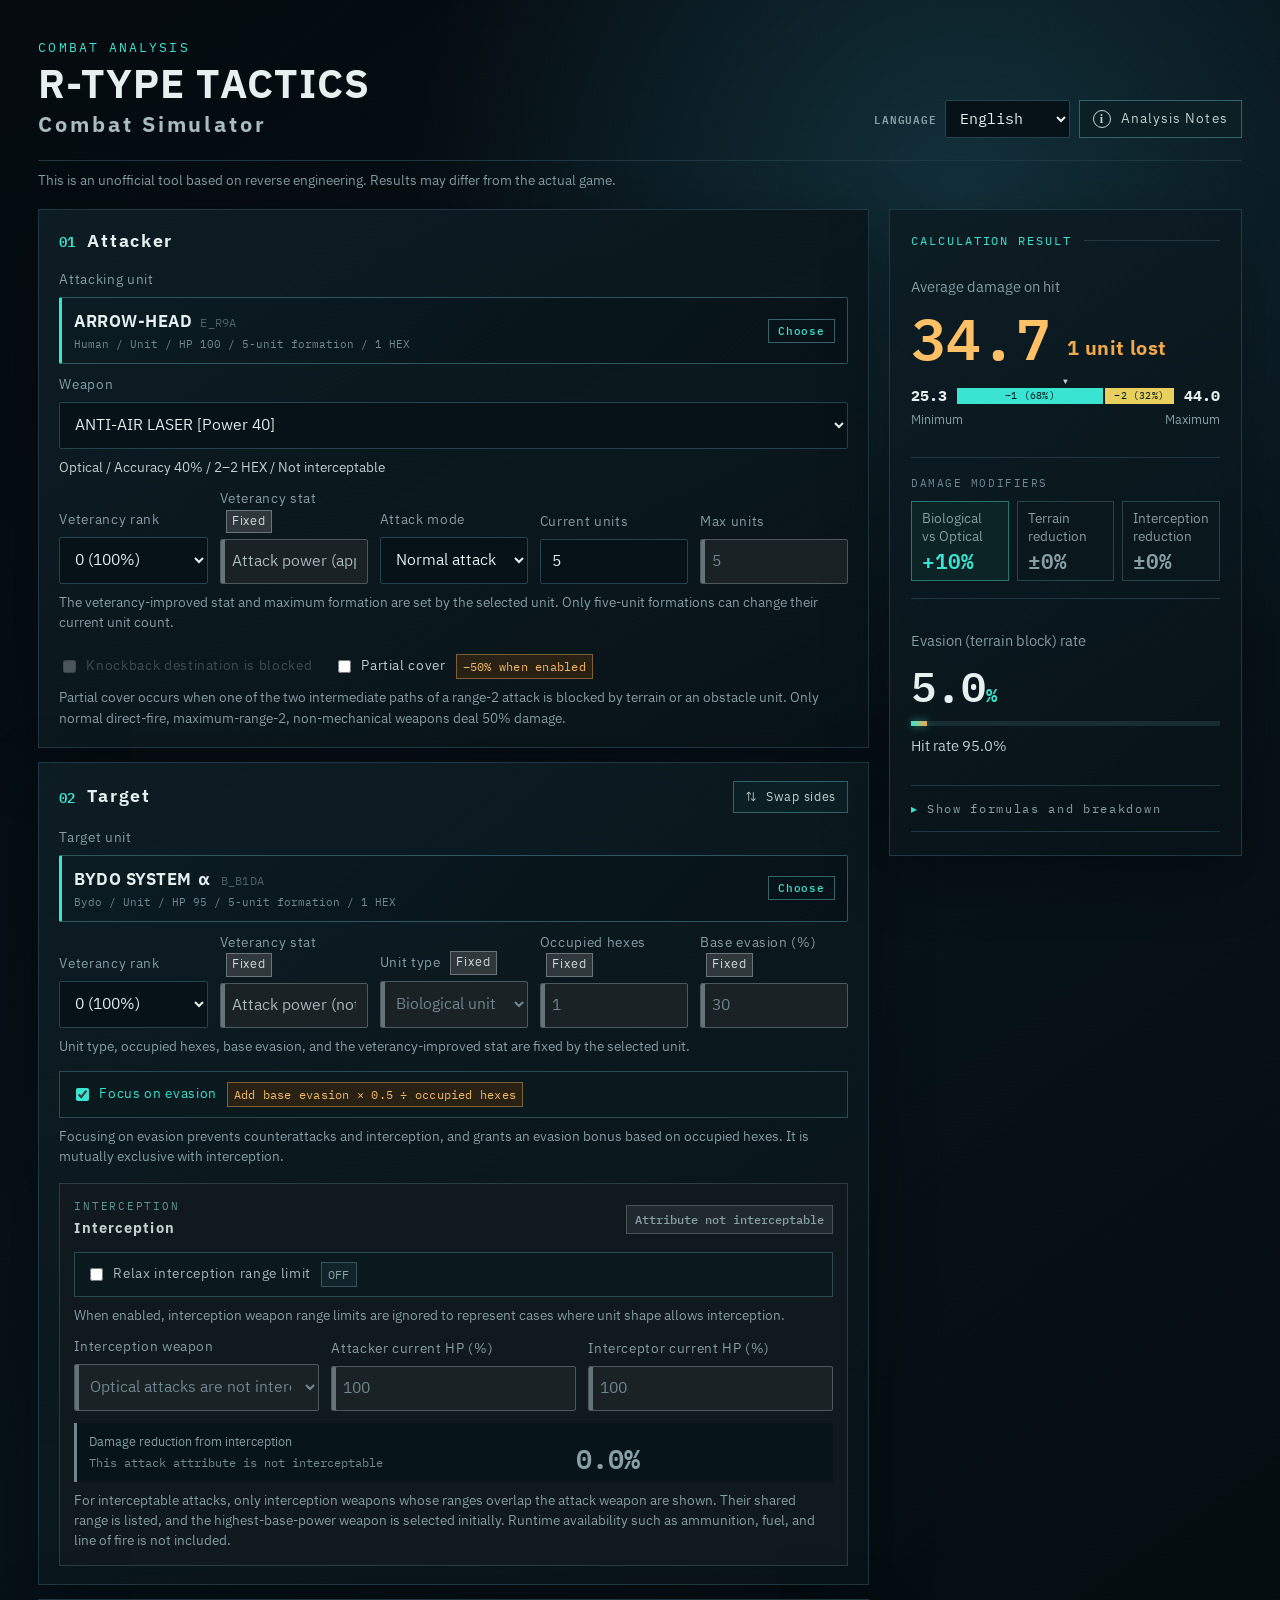
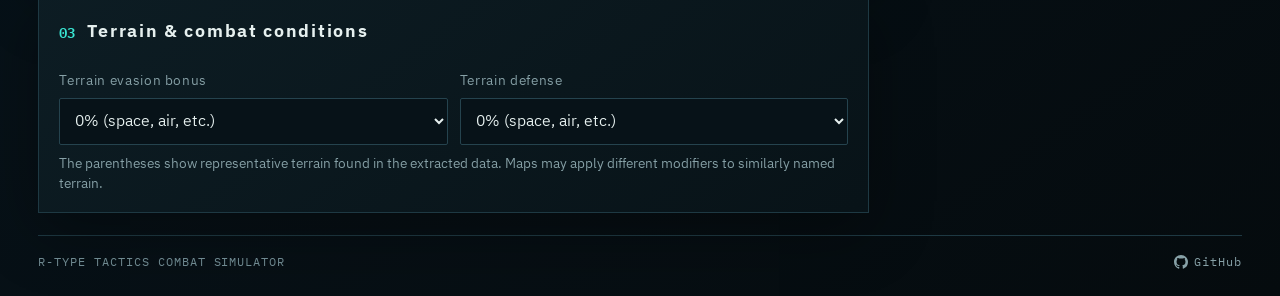
==== index.html @ c0bc3d3b "部分遮蔽の条件をより明確にする" ====
<!doctype html>
<html lang="ja">

<head>
  <meta charset="utf-8">
  <meta name="viewport" content="width=device-width, initial-scale=1">
  <meta name="description" content="R-TYPE TACTICSの攻撃・迎撃・反撃ダメージと回避率を解析データに基づいて計算するシミュレータ。">
  <meta name="theme-color" content="#071015">
  <title>R-TYPE TACTICS 戦闘シミュレータ</title>
  <link rel="icon"
    href="data:image/svg+xml,%3Csvg%20xmlns='http://www.w3.org/2000/svg'%20viewBox='0%200%2016%2016'%3E%3Crect%20width='16'%20height='16'%20fill='%23071015'/%3E%3Ctext%20x='8'%20y='12.5'%20font-family='monospace'%20font-size='11'%20font-weight='bold'%20fill='%2339e5d2'%20text-anchor='middle'%3ER%3C/text%3E%3C/svg%3E">
  <link rel="preconnect" href="https://fonts.googleapis.com">
  <link rel="preconnect" href="https://fonts.gstatic.com" crossorigin>
  <link
    href="https://fonts.googleapis.com/css2?family=IBM+Plex+Mono:wght@400;500;600&family=IBM+Plex+Sans+JP:wght@400;500;700&display=swap"
    rel="stylesheet">
  <link rel="stylesheet" href="styles.css">
</head>

<body>
  <main class="shell">
    <header class="hero">
      <div>
        <p class="eyebrow">COMBAT ANALYSIS</p>
        <h1>R-TYPE TACTICS<br><span data-i18n="hero.subtitle">戦闘シミュレータ</span></h1>
      </div>
      <div class="hero-actions">
        <label class="language-control" for="languageSelect"><span>LANGUAGE</span>
          <select id="languageSelect" aria-label="表示言語" data-i18n-aria-label="hero.languageLabel" data-i18n-ignore>
            <option value="ja">日本語</option>
            <option value="en">English</option>
          </select>
        </label>
        <button id="knowledgeOpen" class="knowledge-open" type="button"><span aria-hidden="true">i</span> <span
            data-i18n="hero.notesButton">解析知見</span></button>
      </div>
    </header>

    <p class="disclaimer" data-i18n="app.disclaimer">※ 本シミュレータは解析に基づく非公式ツールです。計算結果は実際のゲームと異なる(間違っている)可能性があります。</p>

    <section class="workspace">
      <div class="inputs">
        <section class="panel">
          <div class="panel-title"><b>01</b>
            <h2 data-i18n="attacker.title">攻撃側</h2>
          </div>
          <div class="unit-picker-field">
            <span class="form-field-label" data-i18n="attacker.unit">攻撃ユニット</span>
            <button id="attackerPicker" class="unit-picker-trigger" type="button" aria-haspopup="dialog"
              aria-controls="unitPickerDialog" aria-expanded="false">
              <span><strong id="attackerPickerValue">--</strong><small id="attackerPickerMeta">--</small></span>
              <b data-i18n="unitPicker.choose">選択</b>
            </button>
            <select id="attacker" class="unit-native-select" tabindex="-1" aria-hidden="true"></select>
          </div>
          <label><span data-i18n="attacker.weapon">使用武器</span><select id="weapon"></select></label>
          <div id="weaponMeta" class="meta-line"></div>
          <div class="grid five">
            <label><span data-i18n="common.rank">熟練ランク</span><select id="rank">
                <option value="0">0 (100%)</option>
                <option value="1">1 (101%)</option>
                <option value="2">2 (103%)</option>
                <option value="3">3 (106%)</option>
                <option value="4">4 (110%)</option>
                <option value="5">5 (118%)</option>
              </select></label>
            <label><span data-i18n="common.veterancySkill">熟練で向上</span> <span class="fixed-badge"
                data-i18n="common.fixedBadge">固定</span><input id="attackerSkill" type="text" value=""
                readonly></label>
            <label><span data-i18n="attacker.mode">攻撃種別</span><select id="attackMode">
                <option value="normal" data-i18n="attacker.modeNormal">通常攻撃</option>
                <option value="counter" data-i18n="attacker.modeCounter">反撃</option>
              </select></label>
            <label><span data-i18n="attacker.formationCurrent">現在編隊数</span><input id="formationCurrent" type="number"
                min="1" max="1" value="1" disabled></label>
            <label><span data-i18n="attacker.formationMax">最大編隊数</span><input id="formationMax" type="number" min="1"
                max="5" value="1" readonly></label>
          </div>
          <p class="hint" data-i18n="attacker.formationHint">熟練で向上する能力と最大編隊数は、選択したユニットに合わせて自動設定されます。5機編隊のみ現在編隊数を変更できます。</p>
          <div class="checks">
            <label id="knockbackLabel" class="disabled-control"><input id="knockbackBlocked" type="checkbox" disabled>
              <span data-i18n="attacker.knockback">ノックバック先が塞がっている</span></label>
            <label id="partialCoverLabel" class="disabled-control"><input id="partialCover" type="checkbox" disabled>
              <span data-i18n="attacker.partialCover">部分遮蔽</span> <span id="partialCoverStatus"
                class="condition-badge">--</span></label>
          </div>
          <p class="hint" data-i18n="attacker.partialCoverHint">部分遮蔽は、最大距離2の攻撃・直線射撃方式・非機械属性の攻撃で2つある中間経路の片方だけが地形・障害物ユニットに遮られた状態です。</p>
        </section>

        <section class="panel">
          <div class="panel-title"><b>02</b>
            <h2 data-i18n="target.title">対象</h2>
            <button id="swapUnits" class="swap-units" type="button" title="攻撃側と対象を入れ替え"
              data-i18n-title="target.swapTitle"><i aria-hidden="true">⇅</i> <span
                data-i18n="target.swapLabel">攻守入替</span></button>
          </div>
          <div class="unit-picker-field">
            <span class="form-field-label" data-i18n="target.unit">被害ユニット</span>
            <button id="targetPicker" class="unit-picker-trigger" type="button" aria-haspopup="dialog"
              aria-controls="unitPickerDialog" aria-expanded="false">
              <span><strong id="targetPickerValue">--</strong><small id="targetPickerMeta">--</small></span>
              <b data-i18n="unitPicker.choose">選択</b>
            </button>
            <select id="target" class="unit-native-select" tabindex="-1" aria-hidden="true"></select>
          </div>
          <div class="grid five">
            <label><span data-i18n="common.rank">熟練ランク</span><select id="targetRank">
                <option value="0">0 (100%)</option>
                <option value="1">1 (101%)</option>
                <option value="2">2 (103%)</option>
                <option value="3">3 (106%)</option>
                <option value="4">4 (110%)</option>
                <option value="5">5 (118%)</option>
              </select></label>
            <label><span data-i18n="common.veterancySkill">熟練で向上</span> <span class="fixed-badge"
                data-i18n="common.fixedBadge">固定</span><input id="targetSkill" type="text" value=""
                readonly></label>
            <label><span data-i18n="target.type">ユニット種別</span> <span class="fixed-badge"
                data-i18n="common.fixedBadge">固定</span><select id="targetType" disabled></select></label>
            <label><span data-i18n="target.hexes">占有HEX数</span> <span class="fixed-badge"
                data-i18n="common.fixedBadge">固定</span><input id="targetScaleDenom" type="number" min="1" max="999"
                value="1" readonly></label>
            <label><span data-i18n="target.avoid">基礎回避率（%）</span> <span class="fixed-badge"
                data-i18n="common.fixedBadge">固定</span><input id="targetAvoid" type="number" min="0" max="100"
                value="0" readonly></label>
          </div>
          <p class="hint" data-i18n="target.fixedHint">ユニット種別、占有HEX数、基礎回避率、熟練で向上する能力は、選択したユニットに固定されており変更できません。</p>
          <div class="checks reaction-checks">
            <label id="evadeFocusLabel" class="available-control"><input id="evadeFocus" type="checkbox" checked>
              <span data-i18n="target.evadeFocus">回避に専念</span> <span id="evadeFocusStatus"
                class="condition-badge">--</span></label>
          </div>
          <p class="hint" data-i18n="target.evadeFocusHint">回避に専念すると反撃・迎撃は行わず、占有HEX数に応じた回避ボーナスを受けます。迎撃武器とは排他選択です。</p>
          <div id="interceptPanel" class="intercept-panel is-unavailable">
            <div class="intercept-heading">
              <div><span>INTERCEPTION</span><strong data-i18n="intercept.title">迎撃システム</strong></div>
              <b id="interceptStatus">--</b>
            </div>
            <div class="checks intercept-options">
              <label id="relaxInterceptRangeLabel"><input id="relaxInterceptRange" type="checkbox">
                <span data-i18n="intercept.relaxRange">迎撃距離制限の緩和</span>
                <span id="relaxInterceptRangeStatus" class="condition-badge">OFF</span></label>
            </div>
            <p class="hint" data-i18n="intercept.relaxRangeHint">ONにすると迎撃武器の距離制限を無視します。距離1攻撃を距離2武器で迎撃できる場合など、 HEX形状の都合上あり得るパターンを再現する際に使います。</p>
            <div class="grid three">
              <label><span data-i18n="intercept.weapon">迎撃武器</span>
                <select id="interceptWeapon" disabled>
                  <option value="">--</option>
                </select>
              </label>
              <label><span data-i18n="intercept.attackerHp">攻撃側 現在HP率（%）</span><input id="attackerHpRate"
                  type="number" min="1" max="100" value="100"></label>
              <label><span data-i18n="intercept.interceptorHp">迎撃側 現在HP率（%）</span><input id="interceptorHpRate"
                  type="number" min="1" max="100" value="100"></label>
            </div>
            <div class="intercept-readout">
              <span data-i18n="intercept.reduction">迎撃による被ダメ減衰</span>
              <strong id="interceptRateDisplay">0.0%</strong>
              <small id="interceptFormula"></small>
            </div>
            <p class="hint" data-i18n="intercept.hint">
              迎撃可能な属性の攻撃に対して、攻撃武器と射程が重なる迎撃武器だけを表示します。候補には迎撃可能な共通射程も表示し、初期状態では基礎威力が最も高い武器を選びます。残弾・燃料・射線などの実行時使用可否は含みません。
            </p>
          </div>
        </section>

        <section class="panel">
          <div class="panel-title"><b>03</b>
            <h2 data-i18n="terrain.title">地形・戦闘条件</h2>
          </div>
          <div class="grid two">
            <label><span data-i18n="terrain.avoidBonus">地形の固定回避加算</span>
              <select id="terrainAvoidBonus">
                <option value="0" data-i18n="terrain.opt0">0%（空間・空気など）</option>
                <option value="5" data-i18n="terrain.opt5">5%（森・弱い暴風など）</option>
                <option value="10" data-i18n="terrain.avoidOpt10">10%（デブリ帯・水面・水中など）</option>
                <option value="20" data-i18n="terrain.avoidOpt20">20%（基地・ドックなど）</option>
                <option value="30" data-i18n="terrain.opt30">30%（岩群・冥王星）</option>
                <option value="50" data-i18n="terrain.avoidOpt50">50%（滝・残骸密集地帯など）</option>
              </select>
            </label>
            <label><span data-i18n="terrain.defense">地形防御率</span>
              <select id="terrainDefense">
                <option value="0" data-i18n="terrain.opt0">0%（空間・空気など）</option>
                <option value="5" data-i18n="terrain.opt5">5%（森・弱い暴風など）</option>
                <option value="10" data-i18n="terrain.defenseOpt10">10%（デブリ帯・ガス・雷雲など）</option>
                <option value="20" data-i18n="terrain.defenseOpt20">20%（基地・水面・海面など）</option>
                <option value="30" data-i18n="terrain.opt30">30%（岩群・冥王星）</option>
                <option value="50" data-i18n="terrain.defenseOpt50">50%（滝・水中など）</option>
              </select>
            </label>
          </div>
          <p class="hint" data-i18n="terrain.hint">括弧内は抽出データで確認できた代表的な地形例です。同名系統でもマップ固有データにより補正が異なる場合があります。</p>
        </section>
      </div>

      <aside class="results">
        <div class="result-head"><span>CALCULATION RESULT</span><i></i></div>
        <div class="damage-card">
          <p data-i18n="result.damageTitle">命中時平均ダメージ</p>
          <strong id="damageExpected">0.0</strong>
          <span id="damageContext"></span>
          <div class="range"><b id="damageMin">0.0</b>
            <div class="range-track"><i id="damageLine"></i>
              <div id="damageSegments" class="range-segments" hidden></div>
              <span id="damageMeanMarker" class="range-mean" hidden>▼</span>
            </div><b id="damageMax">0.0</b>
          </div>
          <div class="range-label"><span data-i18n="result.min">最小</span><span data-i18n="result.max">最大</span></div>
        </div>
        <div id="tackleSelfCard" class="tackle-self-card" hidden>
          <div class="tackle-self-head"><span>INTERCEPTED TACKLE</span><b data-i18n="result.tackleRecoil">攻撃側への反動</b>
          </div>
          <div class="tackle-self-value"><strong id="tackleSelfDamage">0.0</strong><span
              id="tackleSelfContext"></span></div>
          <p id="tackleSelfFormula"></p>
        </div>
        <div class="modifier-block">
          <p class="modifier-title">DAMAGE MODIFIERS</p>
          <div class="modifier-badges">
            <div id="affinityBadge" class="modifier-badge is-neutral">
              <span id="affinityLabel"></span>
              <strong id="effectiveness">±0%</strong>
            </div>
            <div id="terrainBadge" class="modifier-badge is-neutral">
              <span id="terrainLabel"></span>
              <strong id="effectiveDefense">±0%</strong>
            </div>
            <div id="interceptBadge" class="modifier-badge is-neutral">
              <span id="interceptLabel"></span>
              <strong id="interceptModifier">±0%</strong>
            </div>
          </div>
        </div>
        <div class="probability">
          <p><span data-i18n="result.avoidTitle">回避（地形ブロック）率</span> <span id="guaranteedHitBadge"
              class="condition-badge guaranteed-hit-badge" hidden></span></p>
          <strong><span id="avoidResult">0.0</span><small>%</small></strong>
          <div class="bar"><i id="avoidBar"></i></div>
          <span id="hitResult"></span>
        </div>
        <details class="results-details">
          <summary data-i18n="result.showDetails">計算式・内訳を表示</summary>
          <div id="damageFormulaBox" class="formula-box" hidden>
            <p class="formula-box-title" data-i18n="result.damageFormulaTitle">攻撃力の式</p>
            <div id="damageFormula" class="formula-rows"></div>
          </div>
          <div id="avoidFormulaBox" class="formula-box" hidden>
            <p class="formula-box-title" data-i18n="result.avoidFormulaTitle">命中率の式</p>
            <div id="avoidFormula" class="formula-rows"></div>
          </div>
          <div id="battleModifier" class="battle-modifier is-neutral">
            <span data-i18n="result.battleModifier">戦闘アニメーション矢印表示</span>
            <b id="battleModifierArrows">—</b>
            <small id="battleModifierDetail">補正なし</small>
          </div>
          <dl class="summary">
            <div>
              <dt data-i18n="result.targetMaxHp">対象最大HP（満タン）</dt>
              <dd id="targetMaxHp">0</dd>
            </div>
            <div>
              <dt data-i18n="result.hpLossOnHit">命中時HP損耗</dt>
              <dd id="hpDamagePercent">0.0%</dd>
            </div>
            <div>
              <dt data-i18n="result.minimumRngKill">最低乱数での確殺（満タン）</dt>
              <dd id="minimumRngKill">0回命中</dd>
            </div>
            <div id="formationLossRow" hidden>
              <dt data-i18n="result.formationLoss">編隊損耗（満タン時）</dt>
              <dd id="formationLoss"></dd>
            </div>
          </dl>
          <p id="formationRule" class="hint" hidden data-i18n="result.formationRule">5機編隊はHP損耗が20%を超えるごとに1機減少します。</p>
        </details>
        <p id="formulaNote" class="formula-note"></p>
      </aside>
    </section>

    <footer class="site-footer">
      <span>R-TYPE TACTICS COMBAT SIMULATOR</span>
      <a href="https://github.com/106-/r-type-tactics-damage-simulator" target="_blank" rel="noopener">
        <svg viewBox="0 0 16 16" aria-hidden="true">
          <path
            d="M8 0C3.58 0 0 3.58 0 8c0 3.54 2.29 6.53 5.47 7.59.4.07.55-.17.55-.38 0-.19-.01-.82-.01-1.49-2.01.37-2.53-.49-2.69-.94-.09-.23-.48-.94-.82-1.13-.28-.15-.68-.52-.01-.53.63-.01 1.08.58 1.23.82.72 1.21 1.87.87 2.33.66.07-.52.28-.87.51-1.07-1.78-.2-3.64-.89-3.64-3.95 0-.87.31-1.59.82-2.15-.08-.2-.36-1.02.08-2.12 0 0 .67-.21 2.2.82.64-.18 1.32-.27 2-.27s1.36.09 2 .27c1.53-1.04 2.2-.82 2.2-.82.44 1.1.16 1.92.08 2.12.51.56.82 1.27.82 2.15 0 3.07-1.87 3.75-3.65 3.95.29.25.54.73.54 1.48 0 1.07-.01 1.93-.01 2.2 0 .21.15.46.55.38A8.01 8.01 0 0 0 16 8c0-4.42-3.58-8-8-8Z" />
        </svg>
        GitHub
      </a>
    </footer>

  </main>

  <dialog id="unitPickerDialog" class="unit-picker-dialog" aria-labelledby="unitPickerTitle">
    <div class="unit-picker-shell">
      <header class="unit-picker-head">
        <div>
          <p>UNIT DATABASE</p>
          <h2 id="unitPickerTitle" data-i18n="unitPicker.title">ユニット選択</h2>
          <span id="unitPickerContext">--</span>
        </div>
        <button id="unitPickerClose" type="button" aria-label="閉じる" data-i18n-aria-label="notes.close">×</button>
      </header>
      <div class="unit-picker-tools">
        <label><span data-i18n="unitPicker.search">ユニット名で検索</span>
          <input id="unitPickerSearch" type="search" placeholder="名前を入力" data-i18n-placeholder="unitPicker.searchPlaceholder"
            autocomplete="off"></label>
        <button id="unitFilterToggle" class="unit-filter-toggle" type="button" aria-expanded="false"
          aria-controls="unitFilterGroups"><span data-i18n="unitPicker.filters">絞り込み</span><b
            id="unitFilterSummary"></b><i aria-hidden="true">▾</i></button>
        <div id="unitFilterGroups" class="unit-filter-groups">
        <div class="unit-filter-group" role="group" aria-label="陣営" data-i18n-aria-label="unitPicker.faction">
          <span data-i18n="unitPicker.faction">陣営</span>
          <div>
            <button type="button" data-unit-filter="faction" data-value="all" aria-pressed="true" data-i18n="unitPicker.all">すべて</button>
            <button type="button" data-unit-filter="faction" data-value="human" aria-pressed="false" data-i18n="unitPicker.human">人類側</button>
            <button type="button" data-unit-filter="faction" data-value="bydo" aria-pressed="false" data-i18n="unitPicker.bydo">バイド側</button>
            <button type="button" data-unit-filter="faction" data-value="other" aria-pressed="false" data-i18n="unitPicker.other">その他側</button>
          </div>
        </div>
        <div class="unit-filter-group" role="group" aria-label="種別" data-i18n-aria-label="unitPicker.category">
          <span data-i18n="unitPicker.category">種別</span>
          <div>
            <button type="button" data-unit-filter="category" data-value="all" aria-pressed="true" data-i18n="unitPicker.all">すべて</button>
            <button type="button" data-unit-filter="category" data-value="ship" aria-pressed="false" data-i18n="unitPicker.ship">旗艦設定</button>
            <button type="button" data-unit-filter="category" data-value="formation" aria-pressed="false" data-i18n="unitPicker.formation">ユニット</button>
            <button type="button" data-unit-filter="category" data-value="force" aria-pressed="false" data-i18n="unitPicker.force">フォース</button>
            <button type="button" data-unit-filter="category" data-value="part" aria-pressed="false" data-i18n="unitPicker.part">他ユニットのパーツ</button>
          </div>
        </div>
        <div class="unit-filter-group" role="group" aria-label="プレイ可否" data-i18n-aria-label="unitPicker.playability">
          <span data-i18n="unitPicker.playability">プレイ可否</span>
          <div>
            <button type="button" data-unit-filter="playability" data-value="all" aria-pressed="true" data-i18n="unitPicker.all">すべて</button>
            <button type="button" data-unit-filter="playability" data-value="playable" aria-pressed="false" data-i18n="unitPicker.playable">プレイアブル</button>
            <button type="button" data-unit-filter="playability" data-value="nonplayable" aria-pressed="false" data-i18n="unitPicker.nonPlayable">非プレイアブル</button>
          </div>
        </div>
        </div>
      </div>
      <div class="unit-picker-result-head">
        <span id="unitPickerCount">--</span>
        <small data-i18n="unitPicker.selectHint">候補を選択すると即座に反映します</small>
      </div>
      <div id="unitPickerList" class="unit-picker-list" role="listbox"></div>
      <p id="unitPickerEmpty" class="unit-picker-empty" hidden data-i18n="unitPicker.empty">条件に一致するユニットがありません。</p>
    </div>
  </dialog>

  <dialog id="knowledgeDialog" class="knowledge-dialog" aria-labelledby="knowledgeTitle">
    <div class="knowledge-shell">
      <header class="knowledge-head">
        <div>
          <p>REVERSE ENGINEERING NOTES</p>
          <h2 id="knowledgeTitle" data-i18n="notes.title">ダメージシステムの解析知見</h2>
        </div>
        <button id="knowledgeClose" type="button" aria-label="閉じる" data-i18n-aria-label="notes.close">×</button>
      </header>
      <div class="knowledge-layout">
        <nav aria-label="解析知見の目次" data-i18n-aria-label="notes.toc">
          <a href="#knowledgeFlow" data-i18n="notes.nav.flow">01 戦闘フロー</a>
          <a href="#knowledgeAvoid" data-i18n="notes.nav.avoid">02 回避・命中</a>
          <a href="#knowledgeAffinity" data-i18n="notes.nav.affinity">03 属性相性</a>
          <a href="#knowledgeTerrain" data-i18n="notes.nav.terrain">04 地形・遮蔽</a>
          <a href="#knowledgeIntercept" data-i18n="notes.nav.intercept">05 迎撃</a>
          <a href="#knowledgeSeize" data-i18n="notes.nav.seize">06 鹵獲</a>
          <a href="#knowledgeSpecial" data-i18n="notes.nav.special">07 特殊攻撃</a>
        </nav>
        <article class="knowledge-content">
          <section id="knowledgeFlow">
            <div class="knowledge-section-title"><b>01</b>
              <h3 data-i18n="notes.flow.title">戦闘フロー</h3>
            </div>
            <ol class="flow-list">
              <li><b data-i18n="notes.flow.step1">攻撃成立</b><span
                  data-i18n="notes.flow.step1Desc">攻撃武器・通常/反撃・射程などを決定</span></li>
              <li><b data-i18n="notes.flow.step2">迎撃</b><span
                  data-i18n="notes.flow.step2Desc">対象攻撃だけ武器対武器の減衰率を算出</span></li>
              <li><b data-i18n="notes.flow.step3">地形ブロック</b><span
                  data-i18n="notes.flow.step3Desc">実効回避率に対する乱数1回で命中判定</span></li>
              <li><b data-i18n="notes.flow.step4">HPダメージ</b><span
                  data-i18n="notes.flow.step4Desc">武器威力、編隊、迎撃、威力乱数、地形防御、属性相性を適用</span></li>
              <li><b data-i18n="notes.flow.step5">追加処理</b><span
                  data-i18n="notes.flow.step5Desc">ノックバック衝突、編隊機数、演出用の表示値を更新</span></li>
            </ol>
            <div class="formula-box"><code
                data-i18n="notes.flow.formula">ダメージ ≈ 武器威力 × 編隊率 × (1−迎撃率) × 威力乱数 × (1−実効地形防御) × 属性相性</code></div>
            <p data-i18n="notes.flow.rng">ダメージの威力乱数は、下記の各範囲内から一様に選ばれます。通常攻撃ではダメージが下振れ、一方反撃ではダメージが上振れるように乗ります。</p>
            <div class="knowledge-cards two">
              <div><b data-i18n="notes.flow.normalRng">通常攻撃RNG</b><strong
                  data-i18n="notes.flow.normalRngRange">57.5～100%</strong><span
                  data-i18n="notes.flow.normalRngMean">平均78.75%</span></div>
              <div><b data-i18n="notes.flow.counterRng">反撃RNG</b><strong
                  data-i18n="notes.flow.counterRngRange">100～142.5%</strong><span
                  data-i18n="notes.flow.counterRngMean">平均121.25%</span></div>
            </div>
            <p data-i18n-html="notes.flow.battleModifier"><b>戦闘アニメーションの補正矢印アイコン:</b>
              算出済みの実ダメージと、地形防御・属性相性・条件補正などを外し、同じ威力乱数で再計算した比較用ダメージとの比率を、🔼/🔽の1～3個で表示します。矢印方向は防御側基準のようで、🔼はダメージ減少、🔽はダメージ増加を示します。</p>
            <ul class="knowledge-list">
              <li data-i18n-html="notes.flow.battleModifierNone"><b>表示なし:</b> 補正率の絶対値が0.01%未満</li>
              <li data-i18n-html="notes.flow.battleModifierOne"><b>🔼 / 🔽:</b> 0.01%以上、10%未満</li>
              <li data-i18n-html="notes.flow.battleModifierTwo"><b>🔼🔼 / 🔽🔽:</b> 10%以上、20%未満</li>
              <li data-i18n-html="notes.flow.battleModifierThree"><b>🔼🔼🔼 / 🔽🔽🔽:</b> 20%以上</li>
            </ul>
            <p class="hint" data-i18n="notes.flow.battleModifierThresholdNote">閾値は画面用に丸めた百分率ではなく、内部の単精度浮動小数点値で判定されます。そのため、表示上20.0%でも内部値がわずかに20%未満なら矢印2個になる場合があります。</p>
          </section>

          <section id="knowledgeAvoid">
            <div class="knowledge-section-title"><b>02</b>
              <h3 data-i18n="notes.avoid.title">回避・命中</h3>
            </div>
            <div class="formula-box"><code
                data-i18n="notes.avoid.formula">実効回避 = 対象回避 + [回避専念時: 対象回避 × 0.5 / 占有HEX数] + 地形回避 − 武器命中</code></div>
            <p data-i18n-html="notes.avoid.body">0～100%に制限後、24bit一様乱数を1回比較します。回避に専念すると、基礎回避率の <code>0.5 /
                占有HEX数</code> 倍を加算します。反撃・迎撃時はこのボーナスを受けません。</p>
            <p data-i18n-html="notes.avoid.displayMismatch"><b>ゲーム内UIの表示について:</b> 「回避・防御に専念する」は常に「回避率 +25%」として表示されますが、これは実際の回避率補正ではありません。専念ボタンの数値欄が更新されず、初期値 <code>+25%</code> が残る表示バグのようです。実際の専念ボーナスは基礎回避率と占有HEX数から別途計算されます。</p>
            <p data-i18n-html="notes.avoid.multiHexTerrain"><b>複数HEXと地形:</b> 大型艦船などの複数HEXを持つユニットの地形回避は占有HEX全体ではなく、ユニットの基準HEXにある地形だけ(マークがあるHEX)を参照します。</p>
            <h4 class="knowledge-subtitle" data-i18n="notes.avoid.bypassTitle">必中バイパス</h4>
            <div class="formula-box"><code data-i18n="notes.avoid.bypassFormula">必中バイパス設定あり → 回避率 0% / 命中率 100%</code>
            </div>
            <p data-i18n="notes.avoid.bypassBody">
              この設定を持つ攻撃は、対象回避・地形回避・武器命中による通常の回避計算を通りません。表示命中値100%や粒子属性そのものが直接の条件ではありません。</p>
            <ul class="knowledge-list">
              <li data-i18n-html="notes.avoid.bypassCharge">収録中の<b>チャージ武器131定義はすべて必中バイパス設定済み</b>です。チャージ武器以外の一部の特殊攻撃も含まれます。
              </li>
              <li data-i18n-html="notes.avoid.bypassDisplay"><b>表示命中値が100%未満でも必中です。</b>アイビーロッドは表示75%ですが、必中バイパス対象のため実戦では回避計算を通りません。
              </li>
            </ul>
          </section>

          <section id="knowledgeAffinity">
            <div class="knowledge-section-title"><b>03</b>
              <h3 data-i18n="notes.affinity.title">武器属性とユニット相性</h3>
            </div>
            <p data-i18n="notes.affinity.intro">
              武器には、ダメージ相性を決める属性と、直行・偏光・追尾など射線や使用条件を決める分類があります。相性ダメージに使われるのは光学・機械・生体などの属性です。</p>
            <div class="table-scroll">
              <table class="affinity-table">
                <thead>
                  <tr>
                    <th data-i18n="notes.affinity.targetGroup">対象系統</th>
                    <th data-i18n="notes.affinity.optical">光学</th>
                    <th data-i18n="notes.affinity.mechanical">機械</th>
                    <th data-i18n="notes.affinity.biological">生体</th>
                    <th data-i18n="notes.affinity.particle">粒子</th>
                    <th data-i18n="notes.affinity.flame">火炎</th>
                    <th data-i18n="notes.affinity.mental">精神</th>
                    <th data-i18n="notes.affinity.ice">氷</th>
                    <th data-i18n="notes.affinity.acid">酸</th>
                  </tr>
                </thead>
                <tbody>
                  <tr>
                    <th data-i18n="notes.affinity.mechanical">機械</th>
                    <td>±0</td>
                    <td>±0</td>
                    <td class="plus">+20%</td>
                    <td>±0</td>
                    <td>±0</td>
                    <td>±0</td>
                    <td class="plus">+10%</td>
                    <td class="plus">+10%</td>
                  </tr>
                  <tr>
                    <th data-i18n="notes.affinity.bioGroup">生物</th>
                    <td class="plus">+10%</td>
                    <td class="plus">+20%</td>
                    <td>±0</td>
                    <td class="plus">+10%</td>
                    <td class="plus hot">+25%</td>
                    <td class="plus">+15%</td>
                    <td class="plus">+15%</td>
                    <td class="plus">+15%</td>
                  </tr>
                  <tr>
                    <th data-i18n="notes.affinity.rock">岩石</th>
                    <td>±0</td>
                    <td>±0</td>
                    <td>±0</td>
                    <td>±0</td>
                    <td>±0</td>
                    <td>±0</td>
                    <td>±0</td>
                    <td>±0</td>
                  </tr>
                  <tr>
                    <th data-i18n="notes.affinity.ice">氷</th>
                    <td class="plus">+10%</td>
                    <td>±0</td>
                    <td class="minus">−10%</td>
                    <td>±0</td>
                    <td class="plus hot">+30%</td>
                    <td>±0</td>
                    <td>±0</td>
                    <td>±0</td>
                  </tr>
                  <tr>
                    <th data-i18n="notes.affinity.other">異質</th>
                    <td>±0</td>
                    <td>±0</td>
                    <td>±0</td>
                    <td>±0</td>
                    <td>±0</td>
                    <td>±0</td>
                    <td>±0</td>
                    <td>±0</td>
                  </tr>
                </tbody>
              </table>
            </div>
            <p data-i18n="notes.affinity.otherNote">"異質"はグリッドロックや琥珀色の瞳孔などに振られています。</p>
          </section>

          <section id="knowledgeTerrain">
            <div class="knowledge-section-title"><b>04</b>
              <h3 data-i18n="notes.terrain.title">地形回避・地形防御・部分遮蔽</h3>
            </div>
            <ul class="knowledge-list">
              <li data-i18n-html="notes.terrain.avoid"><b>地形回避</b>は命中判定のブロック率に固定加算されます。</li>
              <li data-i18n-html="notes.terrain.defense"><b>地形防御</b>は命中後のダメージ減衰です。現在確認できた実HP式では光学属性に適用され、機械属性ミサイルなどはバイパスします。
              </li>
              <li data-i18n-html="notes.terrain.walls"><b>機械壁・生体壁</b>は地形回避と光学地形防御の特例対象です。</li>
              <li data-i18n-html="notes.terrain.partialCover"><b>部分遮蔽</b>は距離2で複数ある射線候補の一部だけが地形・障害物ユニットに塞がる状態です。通常の直線射撃方式・最大射程2・非機械属性の武器に限り、ダメージを50%にします。偏向光学、射程1、最大射程3以上の武器は対象外です。
              </li>
            </ul>
          </section>

          <section id="knowledgeIntercept">
            <div class="knowledge-section-title"><b>05</b>
              <h3 data-i18n="notes.intercept.title">迎撃は武器対武器の比例減衰</h3>
            </div>
            <p data-i18n="notes.intercept.intro">機械・生体・氷属性の攻撃に対して、対象が持つ迎撃武器が候補になります。</p>
            <p data-i18n="notes.intercept.range">
              攻撃距離を個別に選ぶのではなく、攻撃武器と迎撃武器の射程が1HEXでも重なれば、その共通射程で迎撃可能として計算します。射程が一部だけ重なる場合は、候補欄に迎撃可能な距離を表示します。</p>
            <p data-i18n="notes.intercept.rangeRelax">「迎撃距離制限の緩和」をONにすると、ユニットの形状によって迎撃できる状況として、射程の重なりだけを無視します。属性や迎撃可否など、ほかの条件は維持されます。</p>
            <div class="formula-box">
              <code
                data-i18n="notes.intercept.formula">未補正迎撃率 = (迎撃武器威力 / 攻撃武器威力) × (迎撃側現在HP / 最大HP) × (攻撃側最大HP / 現在HP) × 迎撃武器命中</code>
            </div>
            <div class="knowledge-cards three">
              <div><b data-i18n="notes.intercept.low">10%未満</b><strong>10%</strong><span
                  data-i18n="notes.intercept.lowLabel">最低迎撃率</span></div>
              <div><b data-i18n="notes.intercept.mid">10～90%未満</b><strong
                  data-i18n="notes.intercept.midValue">計算値</strong><span
                  data-i18n="notes.intercept.midLabel">そのまま減衰</span></div>
              <div><b data-i18n="notes.intercept.high">90%以上</b><strong>100%</strong><span
                  data-i18n="notes.intercept.highLabel">完全迎撃</span></div>
            </div>
            <p data-i18n="notes.intercept.order">鹵獲弾は例外的に迎撃率0%です。迎撃は地形防御より前に処理されます。</p>
            <h4 class="knowledge-subtitle" data-i18n="notes.intercept.tackleTitle">体当たりに対する迎撃</h4>
            <p data-i18n="notes.intercept.tackleIntro">
              体当たり・フォースシュートを迎撃候補となった武器で迎撃すると、対象側ダメージの減衰に加えて攻撃側に反動ダメージが入ります。</p>
            <p data-i18n-html="notes.intercept.knockback">体当たり・フォースシュートなどはノックバックを発生させます。移動先が地形またはユニットで塞がると追加基礎ダメージ
              <b>+25</b> です。</p>
            <div class="formula-box"><code
                data-i18n="notes.intercept.recoilFormula">反動 = 攻撃側現在HP × 迎撃率 × 0.85（最低25・最大115）</code></div>
            <div class="knowledge-cards two">
              <div><b data-i18n="notes.intercept.ammo2">現行の全迎撃武器</b><strong>×0.85</strong><span
                  data-i18n="notes.intercept.ammo2Label">定義弾数はすべて2以上</span></div>
              <div><b data-i18n="notes.intercept.ammo1">コード上の未使用分岐</b><strong>×1.05</strong><span
                  data-i18n="notes.intercept.ammo1Label">定義弾数1・該当武器なし</span></div>
            </div>
            <p data-i18n-html="notes.intercept.ammoNote">
              この分岐が見るのはゲーム中の残弾数ではなく、武器定義上の初期・最大弾数です。現在残弾は別に管理されるため、残り1発になっても係数は変わりません。抽出した迎撃武器99定義はすべて定義弾数2以上であるため、シミュレーターでは係数を
              <b>0.85固定</b> としています。</p>
            <p data-i18n="notes.intercept.recoilNote">
              反動は最低25、最大115。この反動で攻撃側が撃破される場合、対象側への体当たりダメージは0になります。迎撃しない場合や、迎撃候補にならない場合は発生しません。</p>
          </section>

          <section id="knowledgeSeize">
            <div class="knowledge-section-title"><b>06</b>
              <h3 data-i18n="notes.seize.title">鹵獲弾の対象条件と成功率</h3>
            </div>
            <p data-i18n="notes.seize.intro">鹵獲弾は通常の武器命中・対象回避計算とは別の専用判定を使います。武器データ上の命中値92%は鹵獲成功率ではありません。</p>
            <div class="formula-box"><code
                data-i18n="notes.seize.formula">鹵獲可能条件 = 残HPが0%超～25%以下 または 残燃料が0～40%以下</code></div>
            <div class="knowledge-cards three">
              <div><b data-i18n="notes.seize.normal">通常時</b><strong>60%</strong><span
                  data-i18n="notes.seize.successRate">鹵獲成功率</span></div>
              <div><b data-i18n="notes.seize.evaded">回避扱い</b><strong>15%</strong><span
                  data-i18n="notes.seize.successRate">鹵獲成功率</span></div>
              <div><b data-i18n="notes.seize.ineligible">HP・燃料条件外</b><strong>0%</strong><span
                  data-i18n="notes.seize.ineligibleLabel">鹵獲不可</span></div>
            </div>
            <ul class="knowledge-list">
              <li data-i18n-html="notes.seize.hpCondition"><b>HP条件</b>は最大HPの75%以上を削り、残HPを25%以下にすると成立します。25%ちょうどを含み、HP
                0は含みません。</li>
              <li data-i18n-html="notes.seize.fuelCondition"><b>燃料条件</b>は残燃料40%以下で成立します。HPが高くても、燃料を60%以上消費させれば候補になります。
              </li>
              <li data-i18n-html="notes.seize.noScaling"><b>HPをさらに減らしても成功率は上がりません。</b>残HP25%でも1%でも、通常60%・回避扱い15%です。</li>
              <li data-i18n-html="notes.seize.excluded"><b>対象外</b>は旗艦、大型、親子・接続中のユニットなどです。攻撃失敗扱いの場合も鹵獲できません。</li>
              <li data-i18n-html="notes.seize.special"><b>鹵獲弾は迎撃率0%</b>の特例で、成功後はミッション中だけ自軍ユニットになり、終了後に資源へ解体されます。</li>
            </ul>
          </section>

          <section id="knowledgeSpecial">
            <div class="knowledge-section-title"><b>07</b>
              <h3 data-i18n="notes.special.title">チャージ・特殊武器</h3>
            </div>
            <ul class="knowledge-list">
              <li data-i18n-html="notes.special.charge"><b>波動砲などのチャージ武器</b>は、チャージ・範囲選択・専用演出に特殊分岐がありますが、命中後のHPダメージは基本的に表記APから同じ系統へ合流します。
              </li>
              <li data-i18n-html="notes.special.bypass">命中判定では、収録中のチャージ武器はすべて上記の<b>必中バイパス</b>が適用され、対象や地形の回避率を無視します。</li>
            </ul>
          </section>

        </article>
      </div>
    </div>
  </dialog>
  <script src="data.js"></script>
  <script src="i18n.js"></script>
  <script src="app.js"></script>
</body>

</html>
---- styles.css ----
/* ===== 変数・基本 ===== */
:root {
  --bg: #071015;
  --line: #1e3943;
  --text: #e6f0ef;
  /* インク階調: 強→弱。すべて背景と同系の青緑にわずかに寄せる */
  --ink-strong: #c3d3d2;
  --ink-soft: #a9bcbe;
  --muted: #87a1a7;
  --faint: #6f8990;
  --cyan: #39e5d2;
  --amber: #f0aa4b;
  --red: #ff6b5e;
  --sans: "IBM Plex Sans JP", "Noto Sans JP", system-ui, sans-serif;
  --mono: "IBM Plex Mono", ui-monospace, SFMono-Regular, Menlo, monospace;
}
* { box-sizing: border-box }
[hidden] { display: none !important }
body {
  margin: 0;
  background: radial-gradient(circle at 75% 10%, #12303a 0, transparent 28%), linear-gradient(145deg, #050b0f, #071219 55%, #050b0e);
  color: var(--text);
  font-family: var(--sans);
  font-size: 15px;
  line-height: 1.6;
  min-height: 100vh;
}
::selection { background: #39e5d236 }
:focus-visible { outline: 2px solid var(--cyan); outline-offset: 2px }
@media (prefers-reduced-motion: reduce) {
  *, *::before, *::after { transition: none !important; animation: none !important }
  .knowledge-content { scroll-behavior: auto }
}
button { font-family: inherit }
/* IBM Plex Monoは600までしか読み込まないため、等幅の強調は600で統一し疑似ボールドを避ける */
.damage-card>strong, .probability strong, .intercept-readout>strong, .tackle-self-value strong,
.modifier-badge strong, .knowledge-cards strong, .panel-title b, .knowledge-section-title>b, .summary dd { font-weight: 600 }
input[type=number] { font-family: var(--mono) }
.shell { width: min(1440px, 94vw); margin: auto; padding: 38px 0 24px }

/* ===== ヘッダー ===== */
.hero { display: flex; align-items: flex-end; justify-content: space-between; border-bottom: 1px solid var(--line); padding-bottom: 22px; margin-bottom: 22px }
.eyebrow, .result-head { font-family: var(--mono); letter-spacing: .16em }
.eyebrow { font-size: 13px; color: var(--cyan); margin: 0 0 10px }
.hero h1 { font-size: clamp(25px, 3vw, 43px); line-height: .9; letter-spacing: .03em; margin: 0 }
.hero h1 span { font-size: .54em; color: var(--ink-soft); letter-spacing: .14em }
.hero-actions { display: flex; align-items: center; gap: 9px }
.language-control { display: flex; align-items: center; gap: 8px; margin-top: 0; color: var(--muted); font: 600 11px/1 "IBM Plex Mono", monospace; letter-spacing: .08em }
.language-control select { min-width: 112px; height: 38px; margin-top: 0; padding: 0 30px 0 10px }
.knowledge-open { height: 38px; border: 1px solid #32636a; background: #0b2025; color: var(--ink-strong); padding: 0 13px; font-size: 13px; letter-spacing: .08em; cursor: pointer }
.knowledge-open:hover, .knowledge-open:focus-visible { border-color: var(--cyan); color: var(--cyan); outline: none }
.knowledge-open span[aria-hidden] { display: inline-grid; place-items: center; width: 18px; height: 18px; margin-right: 6px; border: 1px solid currentColor; border-radius: 50%; font-family: Georgia, serif; font-size: 12px; font-weight: 700 }

/* ===== レイアウト・パネル ===== */
.disclaimer { font-size: 13px; color: var(--muted); line-height: 1.55; margin: -12px 0 18px }

.workspace { display: grid; grid-template-columns: minmax(0, 1.65fr) minmax(350px, .7fr); gap: 20px }
.workspace > * { min-width: 0 }
.inputs { display: grid; gap: 14px }
.inputs > * { min-width: 0 }
.panel, .results { background: linear-gradient(145deg, rgba(13, 29, 36, .97), rgba(8, 19, 24, .97)); border: 1px solid var(--line); box-shadow: 0 18px 60px #0005 }
.panel { padding: 18px 20px }
.panel-title { display: flex; gap: 12px; align-items: center; margin-bottom: 15px }
.panel-title b { color: var(--cyan); font-family: var(--mono); font-size: 14px }
.panel-title h2 { font-size: 17px; letter-spacing: .1em; margin: 0 }
.swap-units { margin-left: auto; padding: 6px 11px; border: 1px solid #32636a; background: #0b2025; color: var(--ink-strong); font-size: 12px; letter-spacing: .06em; cursor: pointer }
.swap-units:hover:not(:disabled), .swap-units:focus-visible { border-color: var(--cyan); color: var(--cyan); outline: none }
.swap-units:disabled { border-color: #2a3b41; color: var(--faint); cursor: not-allowed }
.swap-units i { font-style: normal; margin-right: 4px }
.grid { display: grid; gap: 12px; align-items: end }
.grid > * { min-width: 0 }
.grid.two { grid-template-columns: repeat(2, minmax(0, 1fr)) }
.grid.three { grid-template-columns: repeat(3, minmax(0, 1fr)) }
.grid.four { grid-template-columns: repeat(4, minmax(0, 1fr)) }
.grid.five { grid-template-columns: repeat(5, minmax(0, 1fr)) }
.grid.six { grid-template-columns: repeat(6, minmax(0, 1fr)) }

/* ===== フォーム ===== */
label { display: block; color: var(--muted); font-size: 13px; letter-spacing: .05em; margin-top: 11px }
select, input[type=search], input[type=number], input[type=text] { width: 100%; margin-top: 6px; background: #071218; border: 1px solid #25434e; color: var(--text); padding: 10px 11px; border-radius: 2px; outline: none; font-family: inherit; font-size: 15px }
select:focus, input:focus { border-color: var(--cyan); box-shadow: 0 0 0 1px #39e5d244 }
select:disabled, input[type=number]:disabled, input[type=number]:read-only, input[type=text]:read-only { opacity: 1; background: #1b2225; border-color: #4c595d; color: var(--faint); box-shadow: inset 4px 0 0 #657478; cursor: not-allowed }
input[type=text]:read-only { color: var(--ink-soft) }
.meta-line, .hint { font-size: 13px; color: var(--muted); margin: 9px 0 0; line-height: 1.55 }
.meta-line { color: var(--ink-strong); min-height: 20px }
.unit-picker-field { margin-top: 11px }
.form-field-label { display: block; color: var(--muted); font-size: 13px; letter-spacing: .05em }
.unit-native-select { display: none }
.unit-picker-trigger { display: flex; align-items: center; justify-content: space-between; gap: 14px; width: 100%; min-height: 67px; margin-top: 6px; padding: 10px 12px; border: 1px solid #2c5661; border-left: 3px solid var(--cyan); border-radius: 2px; background: linear-gradient(135deg, #0a1c22, #071218); color: var(--text); text-align: left; cursor: pointer }
.unit-picker-trigger:hover, .unit-picker-trigger:focus-visible { border-color: var(--cyan); background: #0c242a; outline: none }
.unit-picker-trigger>span { min-width: 0 }
.unit-picker-trigger strong, .unit-picker-trigger small { display: block; overflow: hidden; text-overflow: ellipsis; white-space: nowrap }
.unit-picker-trigger strong { color: var(--text); font-size: 16px; letter-spacing: .03em }
.unit-id-suffix { margin-left: .7em; color: #60747b; font-family: var(--mono); font-size: .72em; font-weight: 400; letter-spacing: .02em; opacity: .78 }
.unit-picker-trigger small { margin-top: 3px; color: var(--faint); font-family: var(--mono); font-size: 11px }
.unit-picker-trigger>b { flex: 0 0 auto; padding: 4px 9px; border: 1px solid #37646b; color: var(--cyan); font-family: var(--mono); font-size: 11px; font-weight: 500; letter-spacing: .08em }
.checks { display: flex; gap: 22px; flex-wrap: wrap; margin-top: 10px }
.checks label { display: flex; align-items: center; gap: 7px }
.checks input { accent-color: var(--cyan) }
.checks label.disabled-control { opacity: .4; cursor: not-allowed }
.checks label.available-control { color: var(--ink-strong) }
.fixed-badge { display: inline-block; margin-left: 6px; padding: 1px 5px; border: 1px solid #68767a; background: #30383b; color: #d4dcdd; font-size: 12px; letter-spacing: .08em; vertical-align: 1px }
.condition-badge { display: inline-block; margin-left: 3px; padding: 2px 6px; border: 1px solid #34545d; background: #10242a; color: var(--muted); font-family: var(--mono); font-size: 12px; letter-spacing: .02em; white-space: nowrap }
.guaranteed-hit-badge { border-color: #a76f31; background: #332112; color: #ffd28b; font-weight: 700 }
.checks label.available-control .condition-badge { border-color: #7d6033; background: #2a2115; color: #f0b965 }
.reaction-checks { margin-top: 14px; padding: 10px 12px; border: 1px solid #294b52; background: #0a191e }
.reaction-checks label { margin-top: 0; color: var(--ink-soft) }
.reaction-checks label.available-control { color: var(--cyan) }
.intercept-options { margin: 12px 0 0; padding: 9px 11px; border: 1px solid #294b52; background: #0a191e }
.intercept-options label { margin-top: 0; color: var(--ink-soft) }
.intercept-options label.available-control { color: var(--cyan) }

/* ===== 迎撃パネル ===== */
.intercept-panel { margin-top: 16px; padding: 14px; border: 1px solid #2a5960; background: linear-gradient(135deg, #0b2226, #0a171c); transition: opacity .15s, border-color .15s }
.intercept-panel.is-unavailable { border-color: #2a3d43; background: #10191d }
.intercept-heading { display: flex; align-items: center; justify-content: space-between; gap: 12px }
.intercept-heading div>span { display: block; color: #5d9698; font-family: var(--mono); font-size: 11px; letter-spacing: .16em }
.intercept-heading div>strong { display: block; margin-top: 2px; color: var(--ink-strong); font-size: 14px; letter-spacing: .08em }
.intercept-heading>b { padding: 4px 8px; border: 1px solid #3c6c70; background: #102d30; color: var(--cyan); font-family: var(--mono); font-size: 12px; font-weight: 500 }
.intercept-panel.is-unavailable .intercept-heading>b { border-color: #46545a; background: #202a2e; color: var(--muted) }
.intercept-readout { display: grid; grid-template-columns: auto auto; align-items: end; gap: 2px 12px; margin-top: 12px; padding: 10px 12px; border-left: 3px solid var(--cyan); background: #071419 }
.intercept-readout>span { color: var(--muted); font-size: 12px }
.intercept-readout>strong { grid-row: 1 / span 2; grid-column: 2; font-family: var(--mono); font-size: 27px; line-height: 1; color: var(--cyan) }
.intercept-readout>small { color: var(--faint); font-family: var(--mono); font-size: 12px; line-height: 1.45 }
.intercept-panel.is-unavailable .intercept-readout { border-left-color: var(--faint) }
.intercept-panel.is-unavailable .intercept-readout>strong { color: var(--muted) }

/* ===== 結果カラム ===== */
.results { position: sticky; top: 16px; align-self: start; padding: 21px }
.result-head { color: var(--cyan); font-size: 12px; display: flex; align-items: center; gap: 12px }
.result-head i { height: 1px; background: var(--line); flex: 1 }
.damage-card { padding: 27px 0; border-bottom: 1px solid var(--line) }
.probability p, .damage-card p { font-size: 14px; color: var(--muted); margin: 0 }
.damage-card>strong { display: inline-block; margin-top: 8px; font-family: var(--mono); font-size: 58px; line-height: 1; color: #ffc066 }
.damage-card>span { display: inline-block; margin-left: 12px; font-size: 19px; font-weight: 700; color: var(--amber); vertical-align: 5px; letter-spacing: .02em }
.battle-modifier { display: grid; grid-template-columns: auto 1fr; align-items: center; gap: 2px 12px; width: fit-content; margin-top: 14px; padding: 8px 12px; border-left: 3px solid var(--faint); background: #0a171c }
.battle-modifier>span { color: var(--muted); font-size: 11px; letter-spacing: .08em }
.battle-modifier>b { grid-row: 1 / span 2; grid-column: 1; min-width: 58px; font-size: 22px; line-height: 1; letter-spacing: -.15em; text-align: center }
.battle-modifier>small { color: var(--faint); font-size: 11px; line-height: 1.35 }
.battle-modifier.is-positive { border-left-color: var(--cyan); background: #0c2425 }
.battle-modifier.is-positive>b { color: var(--cyan) }
.battle-modifier.is-negative { border-left-color: var(--red); background: #251718 }
.battle-modifier.is-negative>b { color: #ff998e }
.battle-modifier.is-neutral>b { color: var(--muted) }
.range { display: flex; align-items: center; gap: 10px; margin-top: 16px; font-family: var(--mono) }
.range-track { position: relative; flex: 1 }
.range-track > i { display: block; height: 2px; background: linear-gradient(90deg, var(--cyan), var(--amber)) }
.range-segments { display: flex; gap: 2px; height: 16px }
.range-seg { display: flex; align-items: center; justify-content: center; overflow: hidden; white-space: nowrap; font-size: 10px; letter-spacing: .02em; color: #06181d }
.range-seg.is-narrow span { display: none }
.range-mean { position: absolute; top: -11px; transform: translateX(-50%); font-size: 8px; line-height: 1; color: var(--ink-strong) }
.range-label { display: flex; justify-content: space-between; font-size: 12px; color: var(--muted); margin-top: 3px }
.probability { padding: 32px 0 26px; border-bottom: 1px solid var(--line) }
.probability strong { display: block; font-family: var(--mono); font-size: 42px; line-height: 1.1; margin: 8px 0 }
.probability small { font-size: .45em; color: var(--cyan) }
.bar { height: 5px; background: #182c33; margin: 13px 0 9px }
.bar i { display: block; height: 100%; width: 0; background: linear-gradient(90deg, var(--cyan), var(--amber)); box-shadow: 0 0 9px #39e5d280; transition: width .2s }
.probability>span { font-size: 14px; color: var(--ink-strong) }
.summary { margin: 0; padding: 16px 0 }
.summary div { display: flex; justify-content: space-between; padding: 8px 0; border-bottom: 1px solid #172b33 }
.summary dt { font-size: 13px; color: var(--muted) }
.summary dd { font-family: var(--mono); font-size: 14px; margin: 0; text-align: right }
.formula-note { font-family: var(--mono); font-size: 13px; color: var(--faint); line-height: 1.6; margin: 2px 0 0 }
.formula-note.warning { color: var(--red) }
.results-details { border-bottom: 1px solid var(--line) }
.results-details summary { cursor: pointer; list-style: none; padding: 13px 0; font-family: var(--mono); font-size: 12px; letter-spacing: .14em; color: var(--muted); user-select: none }
.results-details summary::-webkit-details-marker { display: none }
.results-details summary::before { content: "▸"; display: inline-block; margin-right: 8px; color: var(--cyan); transition: transform .15s }
.results-details[open] summary::before { transform: rotate(90deg) }
.results-details summary:hover, .results-details summary:focus-visible { color: var(--cyan); outline: none }
.results-details[open] summary { border-bottom: 1px solid #172b33 }
.results-details>*:last-child { margin-bottom: 14px }
.formula-box { margin-top: 14px; border: 1px solid #172b33; background: #0a161c; padding: 10px 12px }
.formula-box-title { font-family: var(--mono); font-size: 12px; letter-spacing: .14em; color: var(--faint); margin: 0 0 7px }
.formula-rows { display: grid; grid-template-columns: max-content 1fr max-content; gap: 3px 9px; font-size: 13px; color: var(--muted); line-height: 1.5; font-variant-numeric: tabular-nums }
.formula-rows>div { display: contents }
.formula-rows i { font-style: normal; font-family: var(--mono); text-align: center; color: var(--faint) }
.formula-rows b { font-family: var(--mono); font-weight: 600; text-align: right; color: var(--ink-strong); white-space: nowrap }
.formula-rows .is-result span { color: var(--ink-strong) }
.formula-rows .is-result b, .formula-rows .is-result i { color: var(--cyan) }

/* ===== 補正バッジ ===== */
.modifier-block { padding: 17px 0; border-bottom: 1px solid var(--line) }
.modifier-title { margin: 0 0 9px; color: var(--faint); font-family: var(--mono); font-size: 11px; letter-spacing: .14em }
.modifier-badges { display: flex; gap: 8px }
.modifier-badge { min-width: 0; flex: 1; padding: 9px 10px; border: 1px solid #29434b; background: #0a171c }
.modifier-badge span { display: block; min-height: 36px; color: var(--muted); font-size: 13px; line-height: 1.35 }
.modifier-badge strong { display: block; margin-top: 3px; font-family: var(--mono); font-size: 21px; line-height: 1 }
.modifier-badge.is-positive { border-color: #24776f; background: #0c2425 }
.modifier-badge.is-positive strong { color: var(--cyan) }
.modifier-badge.is-negative { border-color: #8a493f; background: #251718 }
.modifier-badge.is-negative strong { color: var(--red) }
.modifier-badge.is-neutral strong { color: var(--muted) }

/* ===== 体当たり反動カード ===== */
.tackle-self-card { padding: 15px 14px; border-bottom: 1px solid #663b35; background: linear-gradient(135deg, #281716, #121719) }
.tackle-self-head { display: flex; align-items: center; justify-content: space-between; gap: 10px }
.tackle-self-head span { color: #b96a61; font-family: var(--mono); font-size: 11px; letter-spacing: .14em }
.tackle-self-head b { color: #ff998e; font-size: 12px; letter-spacing: .05em }
.tackle-self-value { display: flex; align-items: baseline; gap: 10px; margin-top: 8px }
.tackle-self-value strong { color: var(--red); font-family: var(--mono); font-size: 34px; line-height: 1 }
.tackle-self-value span { color: #e2a39d; font-size: 13px; font-weight: 700 }
.tackle-self-card>p { margin: 8px 0 0; color: #9b6f6b; font-family: var(--mono); font-size: 12px; line-height: 1.55 }

/* ===== ユニット選択ダイアログ ===== */
.unit-picker-dialog { width: min(980px, 94vw); height: min(820px, 90vh); max-width: none; max-height: none; padding: 0; border: 1px solid #31505a; background: #081319; color: var(--text); box-shadow: 0 28px 100px #000c }
.unit-picker-dialog::backdrop { background: #02080ce6; backdrop-filter: blur(5px) }
.unit-picker-shell { display: flex; flex-direction: column; height: 100%; background: radial-gradient(circle at 90% 0, #12333b 0, transparent 30%), linear-gradient(145deg, #0b1a20, #071116) }
.unit-picker-head { display: flex; align-items: center; justify-content: space-between; gap: 18px; padding: 18px 22px; border-bottom: 1px solid var(--line) }
.unit-picker-head p { margin: 0 0 3px; color: var(--cyan); font-family: var(--mono); font-size: 11px; letter-spacing: .2em }
.unit-picker-head h2 { display: inline; margin: 0; font-size: 20px; letter-spacing: .08em }
.unit-picker-head div>span { margin-left: 10px; padding: 3px 7px; border: 1px solid #3d676c; color: var(--cyan); font-family: var(--mono); font-size: 11px }
.unit-picker-head>button { width: 38px; height: 38px; border: 1px solid #38535b; background: #0b171c; color: var(--ink-soft); font-size: 24px; line-height: 1; cursor: pointer }
.unit-picker-head>button:hover, .unit-picker-head>button:focus-visible { border-color: var(--cyan); color: var(--cyan); outline: none }
.unit-picker-tools { display: grid; grid-template-columns: minmax(180px, .75fr) minmax(0, 1.5fr); gap: 12px 18px; padding: 16px 22px; border-bottom: 1px solid var(--line); background: #08151a }
.unit-picker-tools>label { margin: 0 }
.unit-picker-tools input { height: 44px }
.unit-filter-toggle { display: none }
.unit-filter-groups { display: grid; grid-template-columns: max-content minmax(0, 1fr); align-items: center; gap: 12px 9px; min-width: 0 }
.unit-filter-group { display: contents }
.unit-filter-group>span { color: var(--faint); font-family: var(--mono); font-size: 11px; letter-spacing: .08em; white-space: nowrap }
.unit-filter-group>div { display: flex; min-width: 0; gap: 6px; flex-wrap: nowrap; overflow-x: auto }
.unit-filter-group button { padding: 6px 10px; border: 1px solid #304c55; background: #0a171c; color: var(--muted); font-size: 12px; white-space: nowrap; cursor: pointer }
.unit-filter-group button:hover { border-color: #4b7a80; color: var(--ink-strong) }
.unit-filter-group button[aria-pressed="true"] { border-color: var(--cyan); background: #0b292a; color: var(--cyan) }
.unit-picker-result-head { display: flex; align-items: center; justify-content: space-between; gap: 12px; padding: 10px 22px; border-bottom: 1px solid #172f38; color: var(--faint); font-size: 12px }
.unit-picker-result-head>span { color: var(--cyan); font-family: var(--mono) }
.unit-picker-list { display: grid; grid-template-columns: repeat(2, minmax(0, 1fr)); grid-auto-rows: max-content; align-content: start; gap: 8px; flex: 1; min-height: 0; padding: 12px 16px 20px; overflow-y: auto }
.unit-picker-item { position: relative; display: flex; flex-direction: column; align-items: flex-start; min-width: 0; padding: 11px 12px; border: 1px solid #263f47; border-left: 3px solid #31525b; background: #09161b; color: var(--text); text-align: left; cursor: pointer }
.unit-picker-item:hover, .unit-picker-item:focus-visible { border-color: #4c7b80; background: #0c2025; outline: none }
.unit-picker-item[aria-selected="true"] { border-color: var(--cyan); border-left-color: var(--cyan); background: #0b2728; box-shadow: inset 0 0 0 1px #39e5d229 }
.unit-picker-item>strong { max-width: 100%; overflow: hidden; color: var(--ink-strong); font-size: 14px; text-overflow: ellipsis; white-space: nowrap }
.unit-picker-item>small { margin-top: 7px; color: var(--faint); font-family: var(--mono); font-size: 11px }
.unit-picker-item-badges { display: flex; gap: 5px; flex-wrap: wrap; margin-top: 6px }
.unit-picker-badge { padding: 2px 6px; border: 1px solid #3a5259; background: #111d21; color: var(--muted); font-style: normal; font-size: 10px; letter-spacing: .04em }
.unit-picker-badge.faction-human { border-color: #376e7c; background: #0b222b; color: #77d9ed }
.unit-picker-badge.faction-bydo { border-color: #704953; background: #27171d; color: #ef8da0 }
.unit-picker-badge.faction-other { border-color: #6c643a; background: #252213; color: #decf72 }
.unit-picker-empty { margin: auto; padding: 30px; color: var(--faint); text-align: center }

/* ===== 解析知見ダイアログ ===== */
.knowledge-dialog { width: min(1180px, 94vw); height: min(860px, 92vh); max-width: none; max-height: none; padding: 0; border: 1px solid #31505a; background: #081319; color: var(--text); box-shadow: 0 28px 100px #000c }
.knowledge-dialog::backdrop { background: #02080cdb; backdrop-filter: blur(5px) }
.knowledge-shell { display: flex; flex-direction: column; height: 100%; background: radial-gradient(circle at 88% 0, #12333b 0, transparent 31%), linear-gradient(145deg, #0b1a20, #071116) }
.knowledge-head { display: flex; align-items: center; justify-content: space-between; gap: 20px; padding: 20px 24px; border-bottom: 1px solid var(--line) }
.knowledge-head p { margin: 0 0 4px; color: var(--cyan); font-family: var(--mono); font-size: 11px; letter-spacing: .2em }
.knowledge-head h2 { margin: 0; font-size: 20px; letter-spacing: .08em }
.knowledge-head button { width: 38px; height: 38px; border: 1px solid #38535b; background: #0b171c; color: var(--ink-soft); font-size: 24px; line-height: 1; cursor: pointer }
.knowledge-head button:hover, .knowledge-head button:focus-visible { border-color: var(--cyan); color: var(--cyan); outline: none }
.knowledge-layout { display: grid; grid-template-columns: 225px minmax(0, 1fr); min-height: 0; flex: 1 }
.knowledge-layout>nav { padding: 20px 14px; border-right: 1px solid var(--line); overflow: auto }
.knowledge-layout>nav a { display: block; padding: 9px 10px; border-left: 2px solid #24444d; color: var(--faint); font-family: var(--mono); font-size: 12px; letter-spacing: .05em; text-decoration: none }
.knowledge-layout>nav a:hover { border-color: var(--cyan); background: #0c2025; color: var(--ink-strong) }
.knowledge-content { min-width: 0; padding: 0 28px 38px; overflow-y: auto; scroll-behavior: smooth }
.knowledge-content section { padding: 28px 0 5px; scroll-margin-top: 10px }
.knowledge-content section+section { margin-top: 18px; border-top: 1px solid var(--line) }
.knowledge-section-title { display: flex; align-items: center; gap: 10px; margin-bottom: 13px }
.knowledge-section-title>b { color: var(--cyan); font-family: var(--mono); font-size: 12px }
.knowledge-section-title h3 { margin: 0; font-size: 17px; letter-spacing: .05em }
.knowledge-tag { margin-left: auto; padding: 3px 7px; border: 1px solid; font-family: var(--mono); font-size: 11px; letter-spacing: .08em }
.knowledge-tag.confirmed { border-color: #28766e; background: #0b2726; color: var(--cyan) }
.knowledge-tag.mixed { border-color: #7d633a; background: #251f15; color: #e8b965 }
.knowledge-tag.pending { border-color: #764944; background: #251819; color: #e98a80 }
.knowledge-content p, .knowledge-list { color: var(--ink-soft); font-size: 13px; line-height: 1.8 }
.knowledge-content code { color: #bfe0dc }
.knowledge-subtitle { margin: 22px 0 8px; padding-left: 10px; border-left: 3px solid var(--red); color: #f0aaa3; font-size: 15px; letter-spacing: .04em }
.formula-box { margin: 12px 0; padding: 12px 14px; border: 1px solid #25505a; border-left: 3px solid var(--cyan); background: #071116; overflow-x: auto }
.formula-box code { white-space: nowrap; font-family: var(--mono); font-size: 13px }
.flow-list { display: grid; grid-template-columns: repeat(5, minmax(0, 1fr)); gap: 7px; margin: 0; padding: 0; list-style: none; counter-reset: flow }
.flow-list li { position: relative; min-height: 105px; padding: 11px 10px; border: 1px solid #29434b; background: #0a171c }
.flow-list li:not(:last-child)::after { content: '\203a'; position: absolute; right: -7px; top: 34px; z-index: 1; color: var(--cyan); font-size: 20px }
.flow-list b, .flow-list span { display: block }
.flow-list b { color: var(--ink-strong); font-size: 13px }
.flow-list span { margin-top: 7px; color: var(--faint); font-size: 12px; line-height: 1.55 }
.knowledge-cards { display: grid; gap: 8px; margin: 13px 0 }
.knowledge-cards.two { grid-template-columns: repeat(2, minmax(0, 1fr)) }
.knowledge-cards.three { grid-template-columns: repeat(3, minmax(0, 1fr)) }
.knowledge-cards>div { padding: 11px 12px; border: 1px solid #29434b; background: #0a171c }
.knowledge-cards b, .knowledge-cards strong, .knowledge-cards span { display: block }
.knowledge-cards b { color: var(--muted); font-size: 12px }
.knowledge-cards strong { margin-top: 5px; color: var(--cyan); font-family: var(--mono); font-size: 20px }
.knowledge-cards span { margin-top: 3px; color: var(--faint); font-size: 12px }
.table-scroll { max-width: 100%; overflow-x: auto }
.knowledge-content table { width: 100%; border-collapse: collapse; background: #081419; font-size: 13px }
.knowledge-content th, .knowledge-content td { padding: 8px 9px; border: 1px solid #243d45; text-align: center; white-space: nowrap }
.knowledge-content thead th { background: #10232a; color: var(--ink-soft); font-weight: 600 }
.knowledge-content tbody th { text-align: left; color: var(--ink-soft) }
.knowledge-content td { color: var(--faint) }
.knowledge-content td.plus { color: var(--cyan); background: #0a2021 }
.knowledge-content td.plus.hot { color: #ffbf68; background: #251d13 }
.knowledge-content td.minus { color: #ff8176; background: #261617 }
.skill-table td:nth-child(3) { text-align: left }
.knowledge-list { margin: 10px 0; padding-left: 19px }
.knowledge-list li { margin: 7px 0 }
.knowledge-list b { color: var(--ink-strong) }

/* ===== フッター ===== */
.site-footer { display: flex; align-items: center; justify-content: space-between; gap: 20px; flex-wrap: wrap; margin-top: 22px; border-top: 1px solid var(--line); padding-top: 16px; color: var(--faint); font-family: var(--mono); font-size: 12px; letter-spacing: .08em }
.site-footer a { display: inline-flex; align-items: center; gap: 6px; color: var(--muted); text-decoration: none }
.site-footer a:hover, .site-footer a:focus-visible { color: var(--cyan); outline: none }
.site-footer svg { width: 14px; height: 14px; fill: currentColor }

/* ===== レスポンシブ ===== */
@media (max-width: 1250px) {
  .grid.four, .grid.five, .grid.six { grid-template-columns: repeat(2, minmax(0, 1fr)) }
}
@media (max-width: 900px) {
  .workspace { grid-template-columns: 1fr }
  .results { position: static }
  .grid.three { grid-template-columns: 1fr 1fr }
  .hero { align-items: flex-start }
}
@media (max-width: 800px) {
  .unit-picker-dialog { width: 96vw; height: 94vh }
  .unit-picker-tools { grid-template-columns: 1fr }
  .unit-picker-tools>label { grid-row: auto }
  .knowledge-dialog { width: 96vw; height: 94vh }
  .knowledge-layout { grid-template-columns: 1fr }
  .knowledge-layout>nav { display: flex; gap: 3px; padding: 8px; border-right: 0; border-bottom: 1px solid var(--line); overflow-x: auto }
  .knowledge-layout>nav a { flex: 0 0 auto; border-left: 0; border-bottom: 2px solid #24444d; padding: 7px }
  .knowledge-content { padding: 0 16px 28px }
  .flow-list { grid-template-columns: 1fr }
  .flow-list li { min-height: 0 }
  .flow-list li:not(:last-child)::after { content: '\2304'; right: 50%; top: auto; bottom: -13px }
  .knowledge-head { padding: 15px 16px }
  .knowledge-head h2 { font-size: 17px }
}
@media (max-width: 560px) {
  .shell { width: 94vw; padding-top: 20px }
  .grid.two, .grid.three, .grid.four, .grid.five, .grid.six { grid-template-columns: 1fr }
  .panel { padding: 16px }
  .hero { flex-direction: column; align-items: stretch; gap: 14px; padding-bottom: 16px }
  .hero h1 { font-size: 27px }
  .hero-actions { justify-content: space-between }
  .knowledge-open { height: 38px; padding: 0 12px }
  .checks { display: block }
  .condition-badge { white-space: normal }
  .results { padding: 17px }
  .damage-card>strong { font-size: 50px }
  .damage-card>span { font-size: 17px; margin-left: 8px }
  .probability strong { font-size: 38px }
  .intercept-heading { align-items: flex-start }
  .intercept-readout { grid-template-columns: 1fr }
  .intercept-readout>strong { grid-row: auto; grid-column: auto }
  .unit-picker-head { padding: 14px }
  .unit-picker-head h2 { font-size: 17px }
  .unit-picker-tools { padding: 10px 14px 12px; gap: 10px }
  .unit-filter-toggle { display: flex; align-items: center; gap: 8px; min-height: 40px; padding: 0 12px; border: 1px solid #304c55; background: #0a171c; color: var(--muted); font-size: 12px; letter-spacing: .04em; cursor: pointer }
  .unit-filter-toggle b { flex: 1; min-width: 0; overflow: hidden; text-overflow: ellipsis; white-space: nowrap; color: var(--cyan); font-family: var(--mono); font-size: 11px; font-weight: 500; text-align: right }
  .unit-filter-toggle i { font-style: normal; color: var(--faint) }
  .unit-filter-toggle[aria-expanded="true"] i { display: inline-block; transform: rotate(180deg) }
  .unit-filter-toggle[aria-expanded="false"] + .unit-filter-groups { display: none }
  .unit-filter-groups { gap: 8px 9px }
  .unit-picker-result-head { padding: 9px 14px }
  .unit-picker-result-head>small { display: none }
  .unit-picker-list { grid-template-columns: 1fr; padding: 10px }
  .knowledge-cards.two, .knowledge-cards.three { grid-template-columns: 1fr }
  .knowledge-section-title { align-items: flex-start; flex-wrap: wrap }
  .knowledge-tag { margin-left: 0 }
  .knowledge-content section { padding-top: 20px }
}
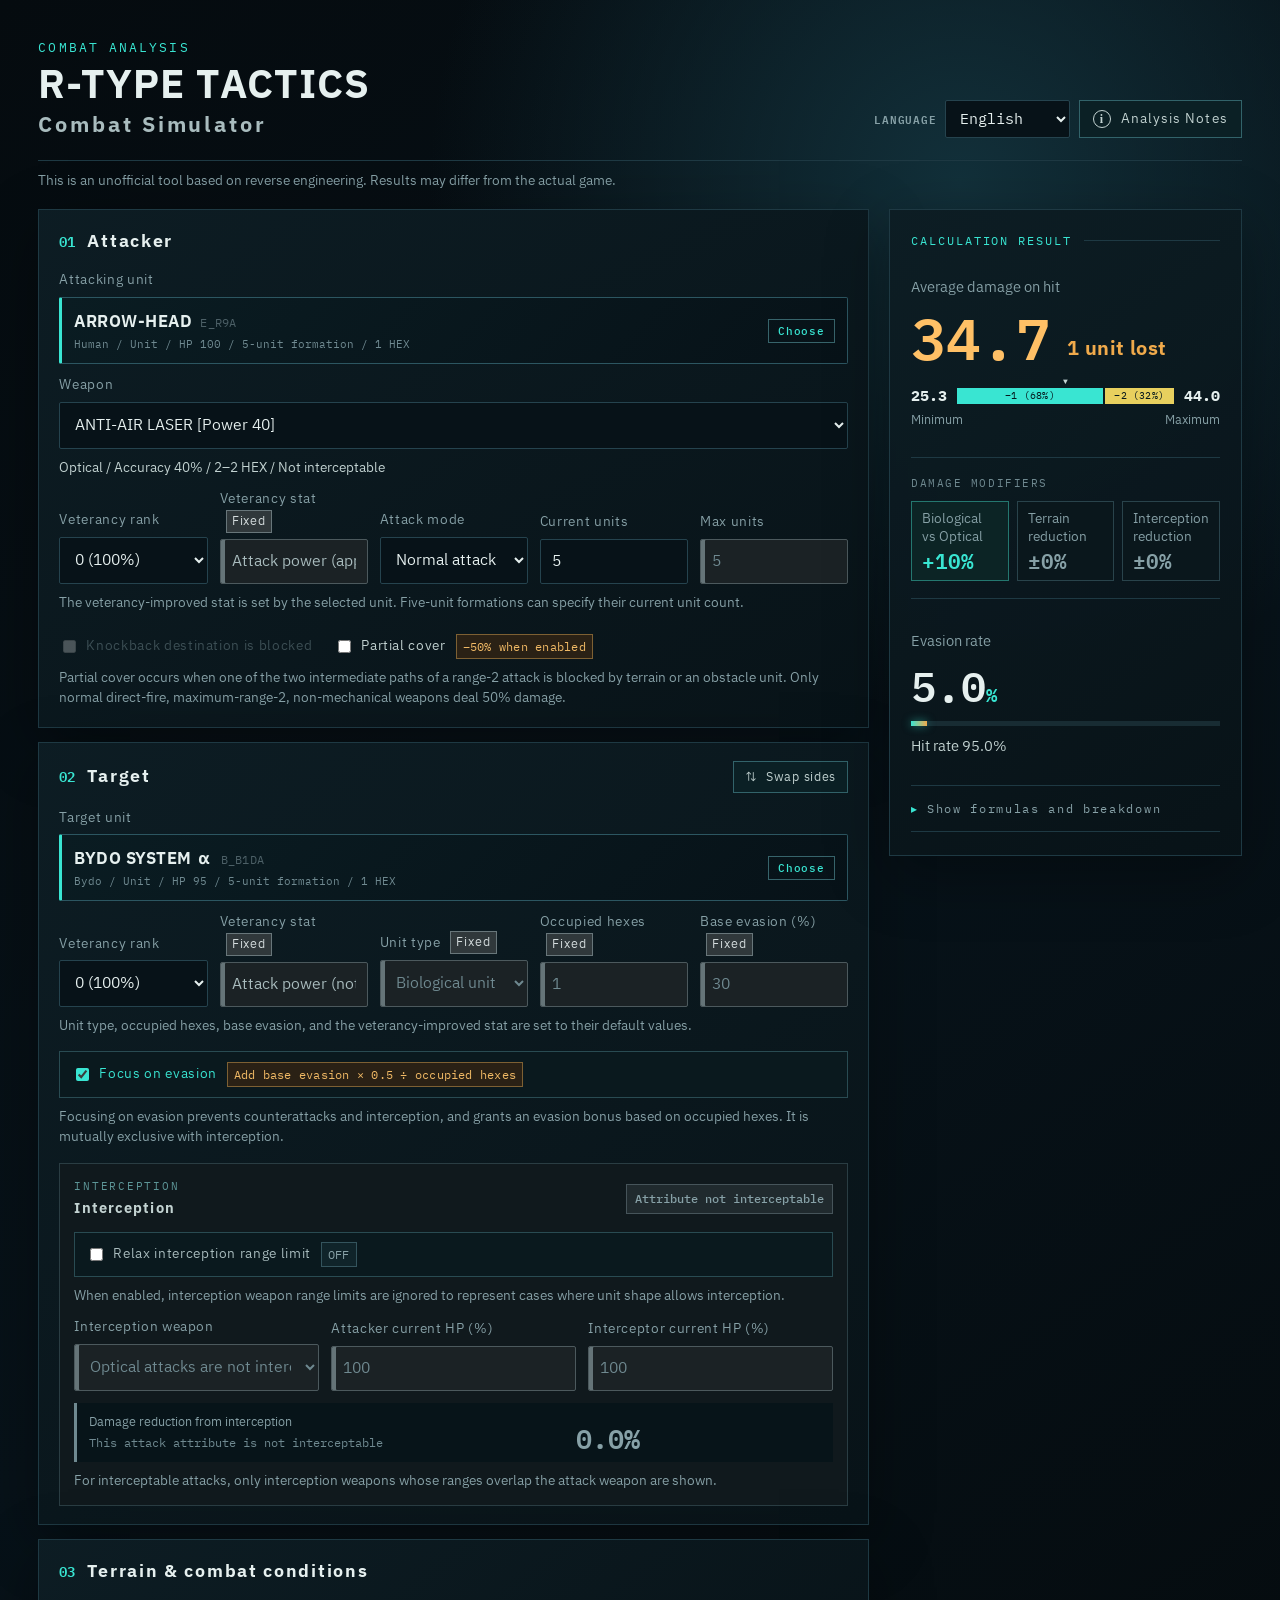
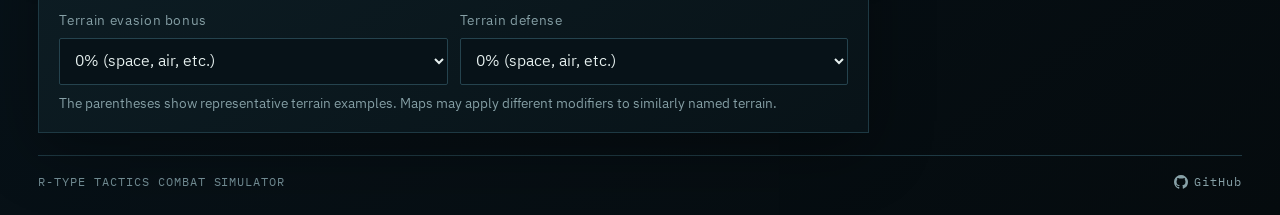
==== commit 4382ee15: "冗長な説明、無用な言葉、紛らわしい表現の修正" ====
--- a/index.html
+++ b/index.html
@@ -76,7 +76,7 @@
             <label><span data-i18n="attacker.formationMax">最大編隊数</span><input id="formationMax" type="number" min="1"
                 max="5" value="1" readonly></label>
           </div>
-          <p class="hint" data-i18n="attacker.formationHint">熟練で向上する能力と最大編隊数は、選択したユニットに合わせて自動設定されます。5機編隊のみ現在編隊数を変更できます。</p>
+          <p class="hint" data-i18n="attacker.formationHint">熟練で向上する能力は、選択したユニットに合わせて自動設定されます。5機編隊は編隊数を指定できます。</p>
           <div class="checks">
             <label id="knockbackLabel" class="disabled-control"><input id="knockbackBlocked" type="checkbox" disabled>
               <span data-i18n="attacker.knockback">ノックバック先が塞がっている</span></label>
@@ -124,7 +124,7 @@
                 data-i18n="common.fixedBadge">固定</span><input id="targetAvoid" type="number" min="0" max="100"
                 value="0" readonly></label>
           </div>
-          <p class="hint" data-i18n="target.fixedHint">ユニット種別、占有HEX数、基礎回避率、熟練で向上する能力は、選択したユニットに固定されており変更できません。</p>
+          <p class="hint" data-i18n="target.fixedHint">ユニット種別、占有HEX数、基礎回避率、熟練で向上する能力はデフォルト値をそのまま設定しています。</p>
           <div class="checks reaction-checks">
             <label id="evadeFocusLabel" class="available-control"><input id="evadeFocus" type="checkbox" checked>
               <span data-i18n="target.evadeFocus">回避に専念</span> <span id="evadeFocusStatus"
@@ -159,7 +159,7 @@
               <small id="interceptFormula"></small>
             </div>
             <p class="hint" data-i18n="intercept.hint">
-              迎撃可能な属性の攻撃に対して、攻撃武器と射程が重なる迎撃武器だけを表示します。候補には迎撃可能な共通射程も表示し、初期状態では基礎威力が最も高い武器を選びます。残弾・燃料・射線などの実行時使用可否は含みません。
+              迎撃可能な属性の攻撃に対して、攻撃武器と射程が重なる迎撃武器だけを表示します。
             </p>
           </div>
         </section>
@@ -190,7 +190,7 @@
               </select>
             </label>
           </div>
-          <p class="hint" data-i18n="terrain.hint">括弧内は抽出データで確認できた代表的な地形例です。同名系統でもマップ固有データにより補正が異なる場合があります。</p>
+          <p class="hint" data-i18n="terrain.hint">括弧内は代表的な地形例です。同名系統でもマップ固有データにより補正が異なる場合があります。</p>
         </section>
       </div>
 
@@ -233,7 +233,7 @@
           </div>
         </div>
         <div class="probability">
-          <p><span data-i18n="result.avoidTitle">回避（地形ブロック）率</span> <span id="guaranteedHitBadge"
+          <p><span data-i18n="result.avoidTitle">回避率</span> <span id="guaranteedHitBadge"
               class="condition-badge guaranteed-hit-badge" hidden></span></p>
           <strong><span id="avoidResult">0.0</span><small>%</small></strong>
           <div class="bar"><i id="avoidBar"></i></div>
@@ -264,11 +264,11 @@
               <dd id="hpDamagePercent">0.0%</dd>
             </div>
             <div>
-              <dt data-i18n="result.minimumRngKill">最低乱数での確殺（満タン）</dt>
+              <dt data-i18n="result.minimumRngKill">フルHPからの最低乱数での確殺</dt>
               <dd id="minimumRngKill">0回命中</dd>
             </div>
             <div id="formationLossRow" hidden>
-              <dt data-i18n="result.formationLoss">編隊損耗（満タン時）</dt>
+              <dt data-i18n="result.formationLoss">フルHPからの編隊損耗</dt>
               <dd id="formationLoss"></dd>
             </div>
           </dl>
@@ -361,10 +361,10 @@
           <a href="#knowledgeFlow" data-i18n="notes.nav.flow">01 戦闘フロー</a>
           <a href="#knowledgeAvoid" data-i18n="notes.nav.avoid">02 回避・命中</a>
           <a href="#knowledgeAffinity" data-i18n="notes.nav.affinity">03 属性相性</a>
-          <a href="#knowledgeTerrain" data-i18n="notes.nav.terrain">04 地形・遮蔽</a>
+          <a href="#knowledgeTerrain" data-i18n="notes.nav.terrain">04 地形</a>
           <a href="#knowledgeIntercept" data-i18n="notes.nav.intercept">05 迎撃</a>
           <a href="#knowledgeSeize" data-i18n="notes.nav.seize">06 鹵獲</a>
-          <a href="#knowledgeSpecial" data-i18n="notes.nav.special">07 特殊攻撃</a>
+          <a href="#knowledgeSpecial" data-i18n="notes.nav.special">07 その他</a>
         </nav>
         <article class="knowledge-content">
           <section id="knowledgeFlow">
@@ -376,7 +376,7 @@
                   data-i18n="notes.flow.step1Desc">攻撃武器・通常/反撃・射程などを決定</span></li>
               <li><b data-i18n="notes.flow.step2">迎撃</b><span
                   data-i18n="notes.flow.step2Desc">対象攻撃だけ武器対武器の減衰率を算出</span></li>
-              <li><b data-i18n="notes.flow.step3">地形ブロック</b><span
+              <li><b data-i18n="notes.flow.step3">命中判定</b><span
                   data-i18n="notes.flow.step3Desc">実効回避率に対する乱数1回で命中判定</span></li>
               <li><b data-i18n="notes.flow.step4">HPダメージ</b><span
                   data-i18n="notes.flow.step4Desc">武器威力、編隊、迎撃、威力乱数、地形防御、属性相性を適用</span></li>
@@ -385,7 +385,7 @@
             </ol>
             <div class="formula-box"><code
                 data-i18n="notes.flow.formula">ダメージ ≈ 武器威力 × 編隊率 × (1−迎撃率) × 威力乱数 × (1−実効地形防御) × 属性相性</code></div>
-            <p data-i18n="notes.flow.rng">ダメージの威力乱数は、下記の各範囲内から一様に選ばれます。通常攻撃ではダメージが下振れ、一方反撃ではダメージが上振れるように乗ります。</p>
+            <p data-i18n="notes.flow.rng">ダメージの威力乱数は下記の範囲内から一様乱数に従って選ばれます。通常攻撃ではダメージが下振れ、一方反撃ではダメージが上に振れます。</p>
             <div class="knowledge-cards two">
               <div><b data-i18n="notes.flow.normalRng">通常攻撃RNG</b><strong
                   data-i18n="notes.flow.normalRngRange">57.5～100%</strong><span
@@ -394,15 +394,6 @@
                   data-i18n="notes.flow.counterRngRange">100～142.5%</strong><span
                   data-i18n="notes.flow.counterRngMean">平均121.25%</span></div>
             </div>
-            <p data-i18n-html="notes.flow.battleModifier"><b>戦闘アニメーションの補正矢印アイコン:</b>
-              算出済みの実ダメージと、地形防御・属性相性・条件補正などを外し、同じ威力乱数で再計算した比較用ダメージとの比率を、🔼/🔽の1～3個で表示します。矢印方向は防御側基準のようで、🔼はダメージ減少、🔽はダメージ増加を示します。</p>
-            <ul class="knowledge-list">
-              <li data-i18n-html="notes.flow.battleModifierNone"><b>表示なし:</b> 補正率の絶対値が0.01%未満</li>
-              <li data-i18n-html="notes.flow.battleModifierOne"><b>🔼 / 🔽:</b> 0.01%以上、10%未満</li>
-              <li data-i18n-html="notes.flow.battleModifierTwo"><b>🔼🔼 / 🔽🔽:</b> 10%以上、20%未満</li>
-              <li data-i18n-html="notes.flow.battleModifierThree"><b>🔼🔼🔼 / 🔽🔽🔽:</b> 20%以上</li>
-            </ul>
-            <p class="hint" data-i18n="notes.flow.battleModifierThresholdNote">閾値は画面用に丸めた百分率ではなく、内部の単精度浮動小数点値で判定されます。そのため、表示上20.0%でも内部値がわずかに20%未満なら矢印2個になる場合があります。</p>
           </section>
 
           <section id="knowledgeAvoid">
@@ -411,18 +402,16 @@
             </div>
             <div class="formula-box"><code
                 data-i18n="notes.avoid.formula">実効回避 = 対象回避 + [回避専念時: 対象回避 × 0.5 / 占有HEX数] + 地形回避 − 武器命中</code></div>
-            <p data-i18n-html="notes.avoid.body">0～100%に制限後、24bit一様乱数を1回比較します。回避に専念すると、基礎回避率の <code>0.5 /
-                占有HEX数</code> 倍を加算します。反撃・迎撃時はこのボーナスを受けません。</p>
-            <p data-i18n-html="notes.avoid.displayMismatch"><b>ゲーム内UIの表示について:</b> 「回避・防御に専念する」は常に「回避率 +25%」として表示されますが、これは実際の回避率補正ではありません。専念ボタンの数値欄が更新されず、初期値 <code>+25%</code> が残る表示バグのようです。実際の専念ボーナスは基礎回避率と占有HEX数から別途計算されます。</p>
-            <p data-i18n-html="notes.avoid.multiHexTerrain"><b>複数HEXと地形:</b> 大型艦船などの複数HEXを持つユニットの地形回避は占有HEX全体ではなく、ユニットの基準HEXにある地形だけ(マークがあるHEX)を参照します。</p>
-            <h4 class="knowledge-subtitle" data-i18n="notes.avoid.bypassTitle">必中バイパス</h4>
-            <div class="formula-box"><code data-i18n="notes.avoid.bypassFormula">必中バイパス設定あり → 回避率 0% / 命中率 100%</code>
+            <p data-i18n-html="notes.avoid.body">0～100%に制限後、一様乱数で比較します。"回避に専念"すると、<code>基礎回避率 x 0.5 /
+                占有HEX数</code> を加算します。反撃・迎撃時はこのボーナスを受けません。</p>
+            <p data-i18n-html="notes.avoid.displayMismatch"><b>ゲーム内UIの表示について:</b> 「回避・防御に専念する」はいつも「回避率 +25%」と表示されていますがこれは表示ミスなようです。実際の専念ボーナスは基礎回避率と占有HEX数から別途計算されています。</p>
+            <p data-i18n-html="notes.avoid.multiHexTerrain"><b>複数HEXと地形:</b> 大型艦船などの複数HEXを持つユニットの地形回避は占有HEX全体ではなく、ユニットの基準HEX(マークがあるHEX)の地形だけを参照します。</p>
+            <h4 class="knowledge-subtitle" data-i18n="notes.avoid.bypassTitle">必中設定</h4>
+            <div class="formula-box"><code data-i18n="notes.avoid.bypassFormula">必中設定あり → 回避率 0% / 命中率 100%</code>
             </div>
             <p data-i18n="notes.avoid.bypassBody">
-              この設定を持つ攻撃は、対象回避・地形回避・武器命中による通常の回避計算を通りません。表示命中値100%や粒子属性そのものが直接の条件ではありません。</p>
+              主にチャージ武器など、必中設定されている攻撃は対象回避・地形回避・武器命中による通常の回避計算を通りません。</p>
             <ul class="knowledge-list">
-              <li data-i18n-html="notes.avoid.bypassCharge">収録中の<b>チャージ武器131定義はすべて必中バイパス設定済み</b>です。チャージ武器以外の一部の特殊攻撃も含まれます。
-              </li>
               <li data-i18n-html="notes.avoid.bypassDisplay"><b>表示命中値が100%未満でも必中です。</b>アイビーロッドは表示75%ですが、必中バイパス対象のため実戦では回避計算を通りません。
               </li>
             </ul>
@@ -430,10 +419,11 @@
 
           <section id="knowledgeAffinity">
             <div class="knowledge-section-title"><b>03</b>
-              <h3 data-i18n="notes.affinity.title">武器属性とユニット相性</h3>
+              <h3 data-i18n="notes.affinity.title">属性相性</h3>
             </div>
             <p data-i18n="notes.affinity.intro">
-              武器には、ダメージ相性を決める属性と、直行・偏光・追尾など射線や使用条件を決める分類があります。相性ダメージに使われるのは光学・機械・生体などの属性です。</p>
+              このゲームの武器と機体にはそれぞれ属性が設定されています。武器属性は8種類ある一方、機体属性は5種類あります。
+              この組み合わせが武器ダメージの増幅と減衰を決定しています。</p>
             <div class="table-scroll">
               <table class="affinity-table">
                 <thead>
@@ -513,26 +503,20 @@
 
           <section id="knowledgeTerrain">
             <div class="knowledge-section-title"><b>04</b>
-              <h3 data-i18n="notes.terrain.title">地形回避・地形防御・部分遮蔽</h3>
+              <h3 data-i18n="notes.terrain.title">地形</h3>
             </div>
             <ul class="knowledge-list">
               <li data-i18n-html="notes.terrain.avoid"><b>地形回避</b>は命中判定のブロック率に固定加算されます。</li>
-              <li data-i18n-html="notes.terrain.defense"><b>地形防御</b>は命中後のダメージ減衰です。現在確認できた実HP式では光学属性に適用され、機械属性ミサイルなどはバイパスします。
-              </li>
-              <li data-i18n-html="notes.terrain.walls"><b>機械壁・生体壁</b>は地形回避と光学地形防御の特例対象です。</li>
-              <li data-i18n-html="notes.terrain.partialCover"><b>部分遮蔽</b>は距離2で複数ある射線候補の一部だけが地形・障害物ユニットに塞がる状態です。通常の直線射撃方式・最大射程2・非機械属性の武器に限り、ダメージを50%にします。偏向光学、射程1、最大射程3以上の武器は対象外です。
+              <li data-i18n-html="notes.terrain.defense"><b>地形防御</b>は命中後のダメージ減衰です。光学属性にのみ適用され、機械属性(ミサイルなど)は無視します。
               </li>
             </ul>
           </section>
 
           <section id="knowledgeIntercept">
             <div class="knowledge-section-title"><b>05</b>
-              <h3 data-i18n="notes.intercept.title">迎撃は武器対武器の比例減衰</h3>
+              <h3 data-i18n="notes.intercept.title">迎撃</h3>
             </div>
             <p data-i18n="notes.intercept.intro">機械・生体・氷属性の攻撃に対して、対象が持つ迎撃武器が候補になります。</p>
-            <p data-i18n="notes.intercept.range">
-              攻撃距離を個別に選ぶのではなく、攻撃武器と迎撃武器の射程が1HEXでも重なれば、その共通射程で迎撃可能として計算します。射程が一部だけ重なる場合は、候補欄に迎撃可能な距離を表示します。</p>
-            <p data-i18n="notes.intercept.rangeRelax">「迎撃距離制限の緩和」をONにすると、ユニットの形状によって迎撃できる状況として、射程の重なりだけを無視します。属性や迎撃可否など、ほかの条件は維持されます。</p>
             <div class="formula-box">
               <code
                 data-i18n="notes.intercept.formula">未補正迎撃率 = (迎撃武器威力 / 攻撃武器威力) × (迎撃側現在HP / 最大HP) × (攻撃側最大HP / 現在HP) × 迎撃武器命中</code>
@@ -549,31 +533,23 @@
             <p data-i18n="notes.intercept.order">鹵獲弾は例外的に迎撃率0%です。迎撃は地形防御より前に処理されます。</p>
             <h4 class="knowledge-subtitle" data-i18n="notes.intercept.tackleTitle">体当たりに対する迎撃</h4>
             <p data-i18n="notes.intercept.tackleIntro">
-              体当たり・フォースシュートを迎撃候補となった武器で迎撃すると、対象側ダメージの減衰に加えて攻撃側に反動ダメージが入ります。</p>
-            <p data-i18n-html="notes.intercept.knockback">体当たり・フォースシュートなどはノックバックを発生させます。移動先が地形またはユニットで塞がると追加基礎ダメージ
+              体当たり・フォースシュートを迎撃すると、対象側ダメージの減衰に加えて攻撃側に反動ダメージが入ります。</p>
+            <div class="formula-box"><code
+              data-i18n="notes.intercept.recoilFormula">反動 = 攻撃側現在HP × 迎撃率 × 0.85（最低25・最大115）</code></div>
+            <p data-i18n-html="notes.intercept.knockback">体当たり・フォースシュートなどはノックバックを発生させます。移動先が地形またはユニットで塞がっていると追加基礎ダメージ
               <b>+25</b> です。</p>
-            <div class="formula-box"><code
-                data-i18n="notes.intercept.recoilFormula">反動 = 攻撃側現在HP × 迎撃率 × 0.85（最低25・最大115）</code></div>
-            <div class="knowledge-cards two">
-              <div><b data-i18n="notes.intercept.ammo2">現行の全迎撃武器</b><strong>×0.85</strong><span
-                  data-i18n="notes.intercept.ammo2Label">定義弾数はすべて2以上</span></div>
-              <div><b data-i18n="notes.intercept.ammo1">コード上の未使用分岐</b><strong>×1.05</strong><span
-                  data-i18n="notes.intercept.ammo1Label">定義弾数1・該当武器なし</span></div>
-            </div>
-            <p data-i18n-html="notes.intercept.ammoNote">
-              この分岐が見るのはゲーム中の残弾数ではなく、武器定義上の初期・最大弾数です。現在残弾は別に管理されるため、残り1発になっても係数は変わりません。抽出した迎撃武器99定義はすべて定義弾数2以上であるため、シミュレーターでは係数を
-              <b>0.85固定</b> としています。</p>
             <p data-i18n="notes.intercept.recoilNote">
-              反動は最低25、最大115。この反動で攻撃側が撃破される場合、対象側への体当たりダメージは0になります。迎撃しない場合や、迎撃候補にならない場合は発生しません。</p>
+              反動は最低25、最大115。この反動で攻撃側が撃破される場合、対象側への体当たりダメージは0になります。
+            </p>
           </section>
 
           <section id="knowledgeSeize">
             <div class="knowledge-section-title"><b>06</b>
-              <h3 data-i18n="notes.seize.title">鹵獲弾の対象条件と成功率</h3>
-            </div>
-            <p data-i18n="notes.seize.intro">鹵獲弾は通常の武器命中・対象回避計算とは別の専用判定を使います。武器データ上の命中値92%は鹵獲成功率ではありません。</p>
+              <h3 data-i18n="notes.seize.title">鹵獲</h3>
+            </div>
+            <p data-i18n="notes.seize.intro">鹵獲弾は通常の武器命中・対象回避計算とは別の専用判定を使います。</p>
             <div class="formula-box"><code
-                data-i18n="notes.seize.formula">鹵獲可能条件 = 残HPが0%超～25%以下 または 残燃料が0～40%以下</code></div>
+                data-i18n="notes.seize.formula">鹵獲可能条件: 残HPが25%以下 or 残燃料が40%以下</code></div>
             <div class="knowledge-cards three">
               <div><b data-i18n="notes.seize.normal">通常時</b><strong>60%</strong><span
                   data-i18n="notes.seize.successRate">鹵獲成功率</span></div>
@@ -583,25 +559,22 @@
                   data-i18n="notes.seize.ineligibleLabel">鹵獲不可</span></div>
             </div>
             <ul class="knowledge-list">
-              <li data-i18n-html="notes.seize.hpCondition"><b>HP条件</b>は最大HPの75%以上を削り、残HPを25%以下にすると成立します。25%ちょうどを含み、HP
-                0は含みません。</li>
-              <li data-i18n-html="notes.seize.fuelCondition"><b>燃料条件</b>は残燃料40%以下で成立します。HPが高くても、燃料を60%以上消費させれば候補になります。
-              </li>
-              <li data-i18n-html="notes.seize.noScaling"><b>HPをさらに減らしても成功率は上がりません。</b>残HP25%でも1%でも、通常60%・回避扱い15%です。</li>
-              <li data-i18n-html="notes.seize.excluded"><b>対象外</b>は旗艦、大型、親子・接続中のユニットなどです。攻撃失敗扱いの場合も鹵獲できません。</li>
-              <li data-i18n-html="notes.seize.special"><b>鹵獲弾は迎撃率0%</b>の特例で、成功後はミッション中だけ自軍ユニットになり、終了後に資源へ解体されます。</li>
+              <li data-i18n-html="notes.seize.noScaling"><b>HP25%より減らしても成功率は上がりません。</b>残HP25%でも1%でも、通常60%・回避扱い15%です。</li>
             </ul>
           </section>
 
           <section id="knowledgeSpecial">
             <div class="knowledge-section-title"><b>07</b>
-              <h3 data-i18n="notes.special.title">チャージ・特殊武器</h3>
-            </div>
+              <h3 data-i18n="notes.special.title">その他</h3>
+            </div>
+            <p data-i18n-html="notes.flow.battleModifier"><b>戦闘アニメーションの補正矢印アイコン:</b>
+              算出済みの実ダメージと、地形防御・属性相性・条件補正などを外し、同じ威力乱数で再計算した比較用ダメージとの比率を、🔼/🔽の1～3個で表示します。矢印方向は防御側基準(おそらく)であり、🔼はダメージ減少、🔽はダメージ増加を示します。</p>
             <ul class="knowledge-list">
-              <li data-i18n-html="notes.special.charge"><b>波動砲などのチャージ武器</b>は、チャージ・範囲選択・専用演出に特殊分岐がありますが、命中後のHPダメージは基本的に表記APから同じ系統へ合流します。
-              </li>
-              <li data-i18n-html="notes.special.bypass">命中判定では、収録中のチャージ武器はすべて上記の<b>必中バイパス</b>が適用され、対象や地形の回避率を無視します。</li>
-            </ul>
+              <li data-i18n-html="notes.flow.battleModifierNone"><b>表示なし:</b> 補正率の絶対値が0.01%未満</li>
+              <li data-i18n-html="notes.flow.battleModifierOne"><b>🔼 / 🔽:</b> 0.01%以上、10%未満</li>
+              <li data-i18n-html="notes.flow.battleModifierTwo"><b>🔼🔼 / 🔽🔽:</b> 10%以上、20%未満</li>
+              <li data-i18n-html="notes.flow.battleModifierThree"><b>🔼🔼🔼 / 🔽🔽🔽:</b> 20%以上</li>
+              </ul>
           </section>
 
         </article>
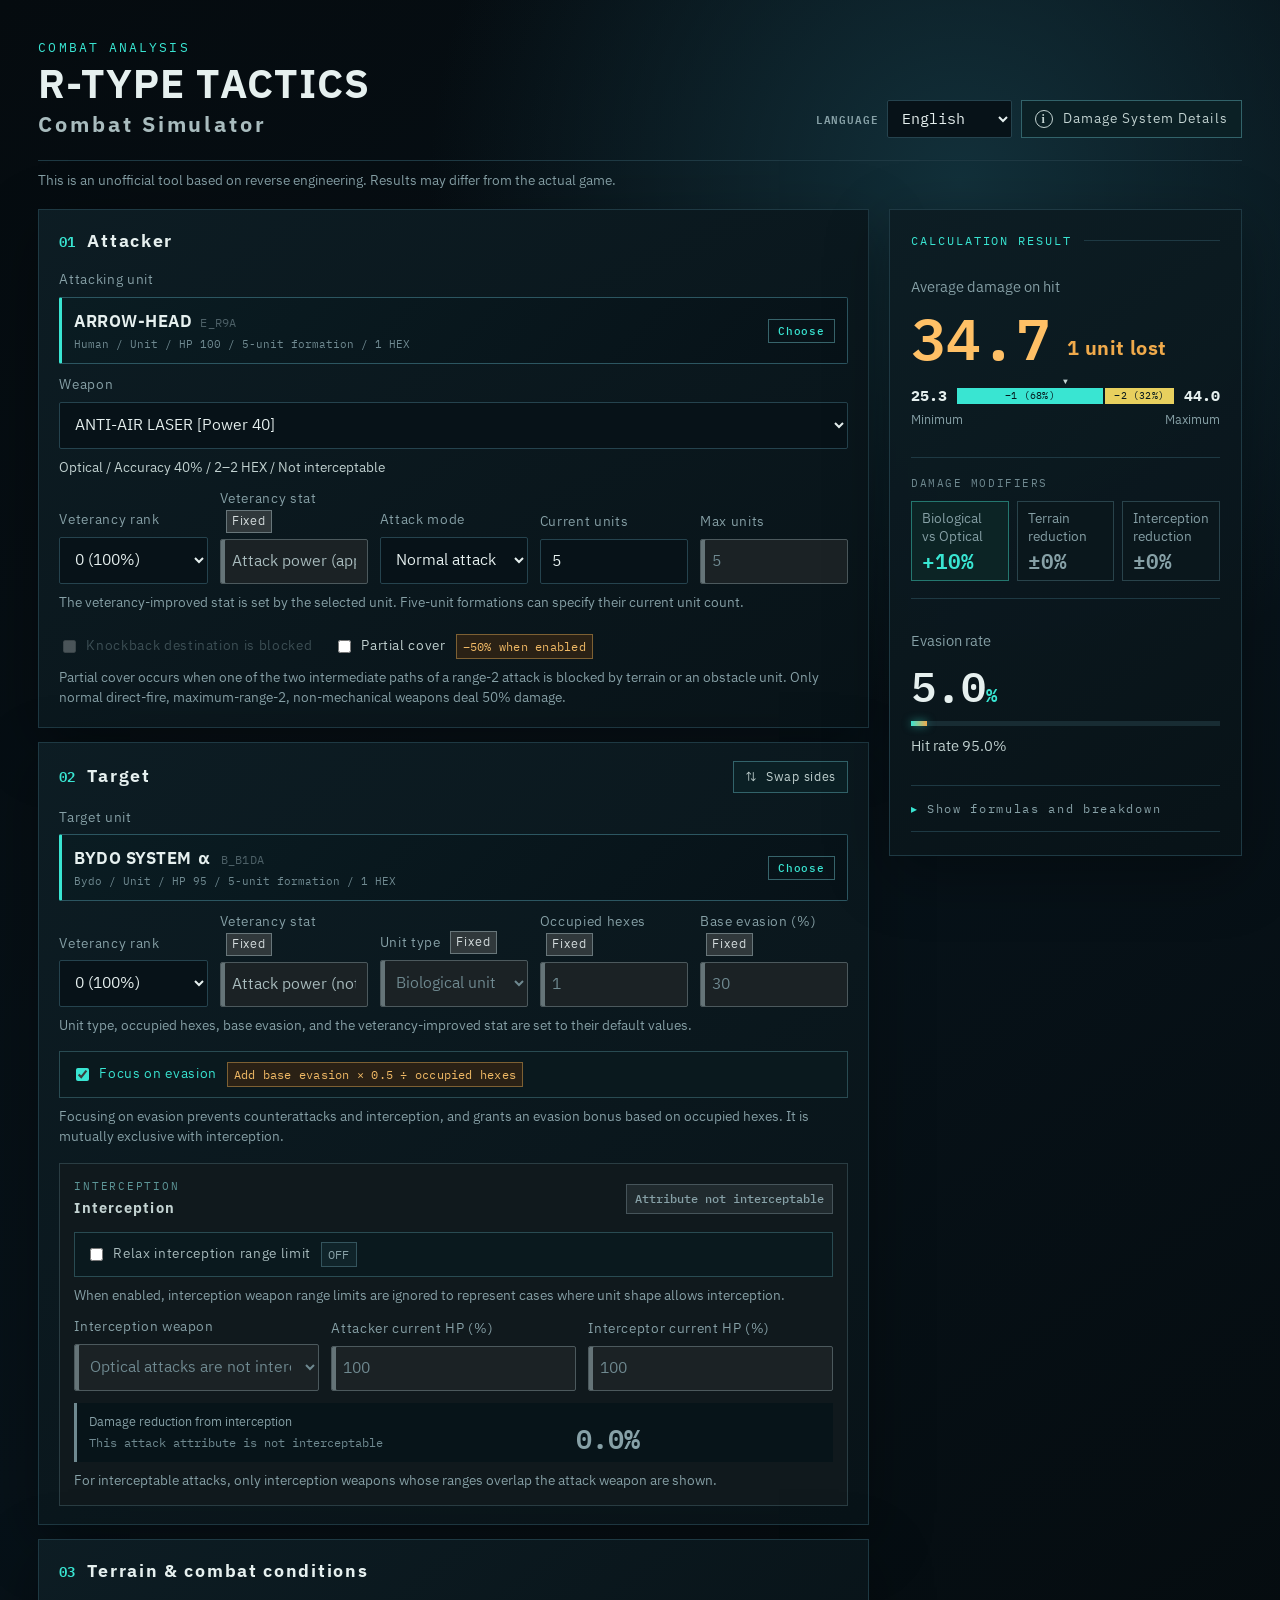
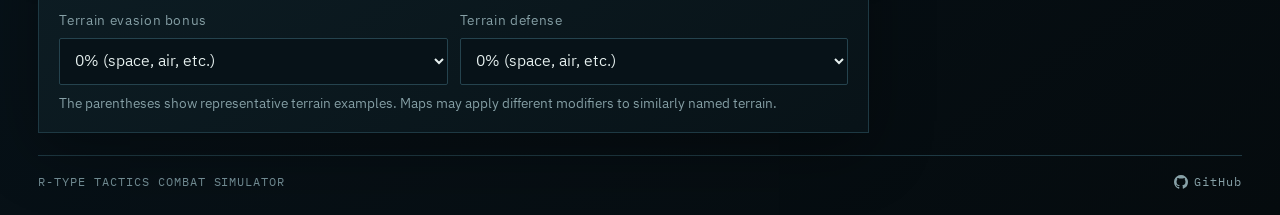
==== commit 04bb9081: "残っていた"バイパス"を変える" ====
--- a/index.html
+++ b/index.html
@@ -32,7 +32,7 @@
           </select>
         </label>
         <button id="knowledgeOpen" class="knowledge-open" type="button"><span aria-hidden="true">i</span> <span
-            data-i18n="hero.notesButton">解析知見</span></button>
+            data-i18n="hero.notesButton">ダメージシステム詳細</span></button>
       </div>
     </header>
 
@@ -352,7 +352,7 @@
       <header class="knowledge-head">
         <div>
           <p>REVERSE ENGINEERING NOTES</p>
-          <h2 id="knowledgeTitle" data-i18n="notes.title">ダメージシステムの解析知見</h2>
+          <h2 id="knowledgeTitle" data-i18n="notes.title">ダメージシステム詳細</h2>
         </div>
         <button id="knowledgeClose" type="button" aria-label="閉じる" data-i18n-aria-label="notes.close">×</button>
       </header>
@@ -412,7 +412,7 @@
             <p data-i18n="notes.avoid.bypassBody">
               主にチャージ武器など、必中設定されている攻撃は対象回避・地形回避・武器命中による通常の回避計算を通りません。</p>
             <ul class="knowledge-list">
-              <li data-i18n-html="notes.avoid.bypassDisplay"><b>表示命中値が100%未満でも必中です。</b>アイビーロッドは表示75%ですが、必中バイパス対象のため実戦では回避計算を通りません。
+              <li data-i18n-html="notes.avoid.bypassDisplay"><b>表示命中値が100%未満でも必中です。</b>アイビーロッドは表示75%ですが、必中設定のため実戦では回避計算を通りません。
               </li>
             </ul>
           </section>
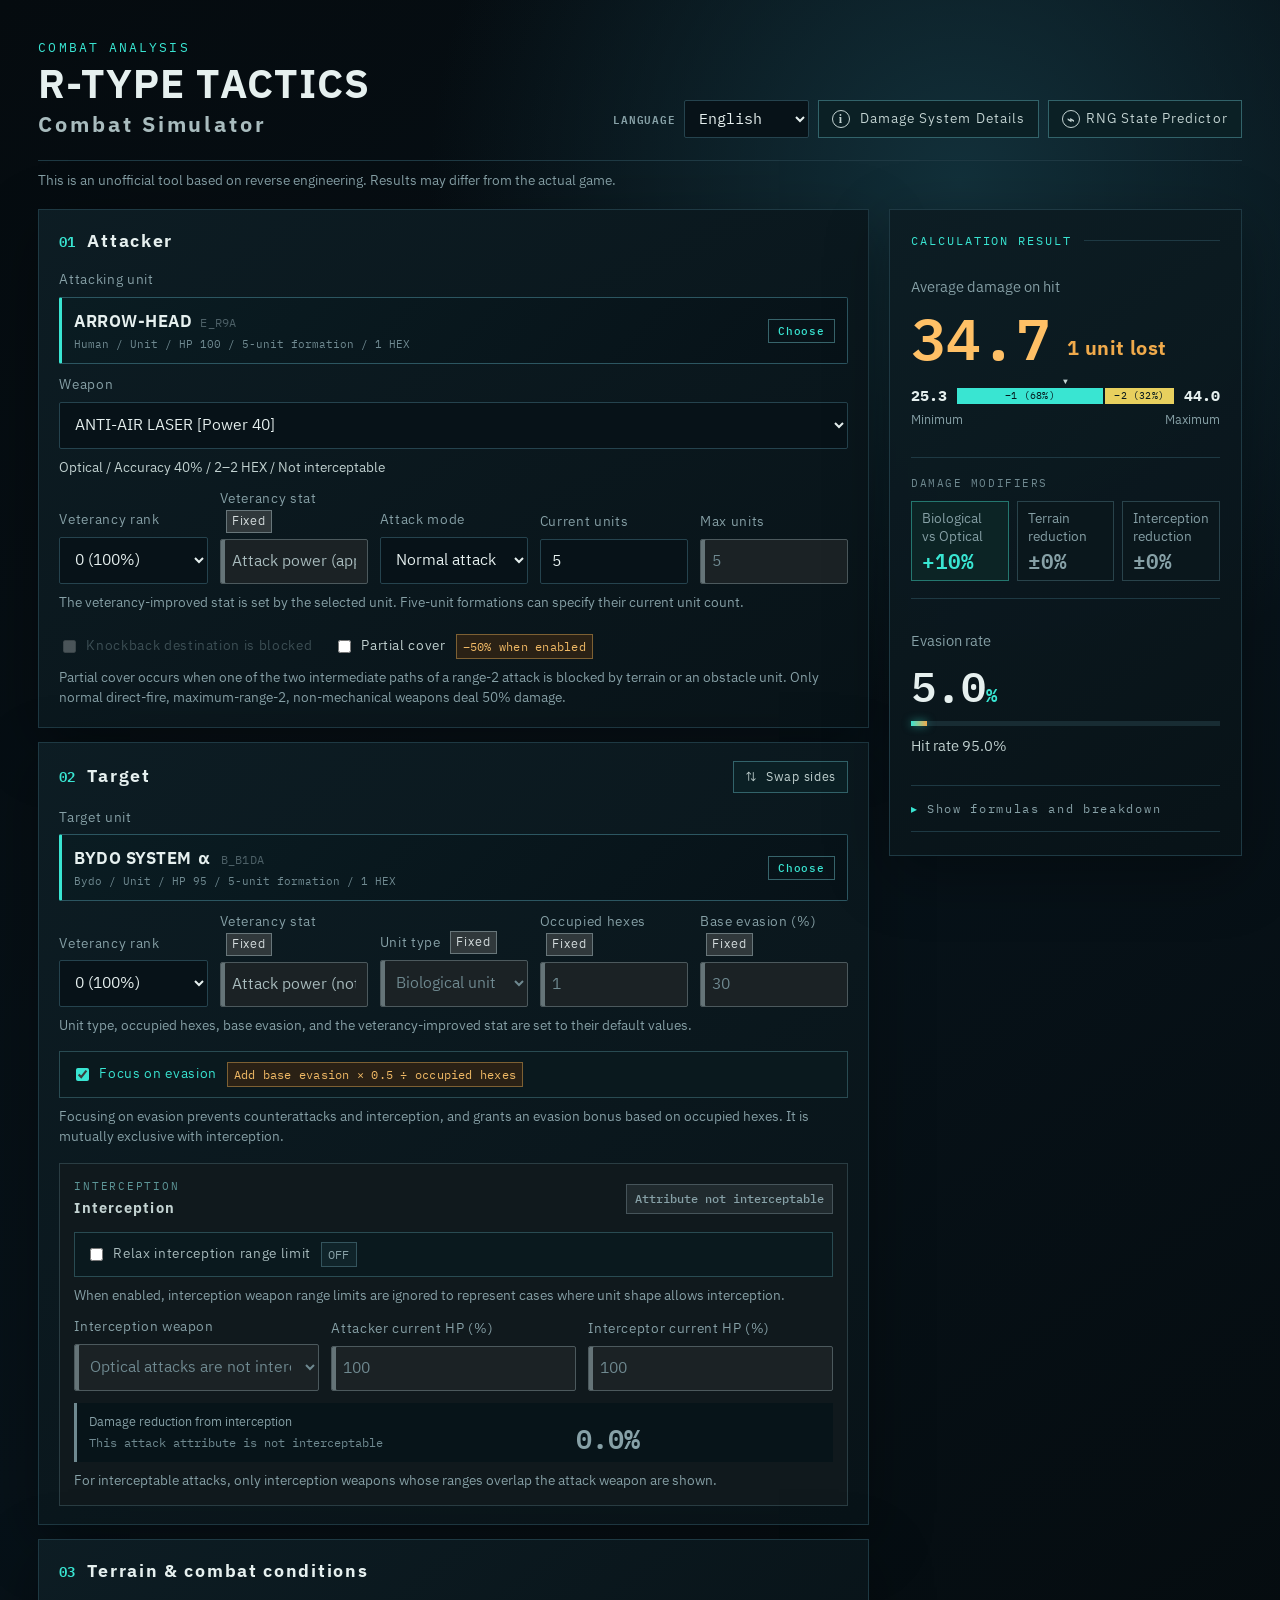
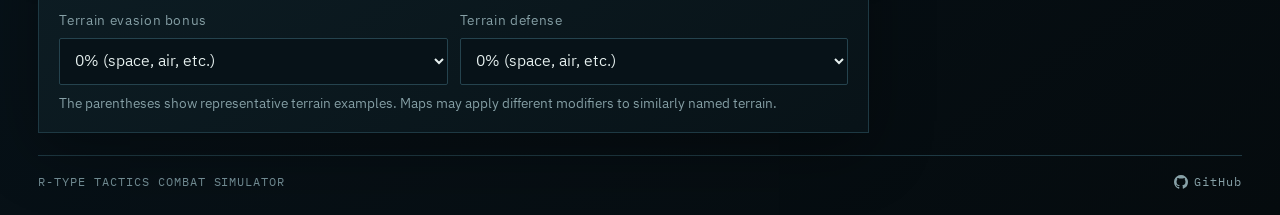
==== commit a3d1d811: "乱数シード推定器の追加" ====
--- a/index.html
+++ b/index.html
@@ -33,6 +33,8 @@
         </label>
         <button id="knowledgeOpen" class="knowledge-open" type="button"><span aria-hidden="true">i</span> <span
             data-i18n="hero.notesButton">ダメージシステム詳細</span></button>
+        <a class="knowledge-open tool-link" href="rng.html"><span aria-hidden="true">⌁</span> <span
+            data-i18n="hero.rngButton">乱数シード推定器</span></a>
       </div>
     </header>
 
--- a/styles.css
+++ b/styles.css
@@ -48,6 +48,7 @@
 .language-control { display: flex; align-items: center; gap: 8px; margin-top: 0; color: var(--muted); font: 600 11px/1 "IBM Plex Mono", monospace; letter-spacing: .08em }
 .language-control select { min-width: 112px; height: 38px; margin-top: 0; padding: 0 30px 0 10px }
 .knowledge-open { height: 38px; border: 1px solid #32636a; background: #0b2025; color: var(--ink-strong); padding: 0 13px; font-size: 13px; letter-spacing: .08em; cursor: pointer }
+.knowledge-open.tool-link { display: inline-flex; align-items: center; text-decoration: none }
 .knowledge-open:hover, .knowledge-open:focus-visible { border-color: var(--cyan); color: var(--cyan); outline: none }
 .knowledge-open span[aria-hidden] { display: inline-grid; place-items: center; width: 18px; height: 18px; margin-right: 6px; border: 1px solid currentColor; border-radius: 50%; font-family: Georgia, serif; font-size: 12px; font-weight: 700 }
 
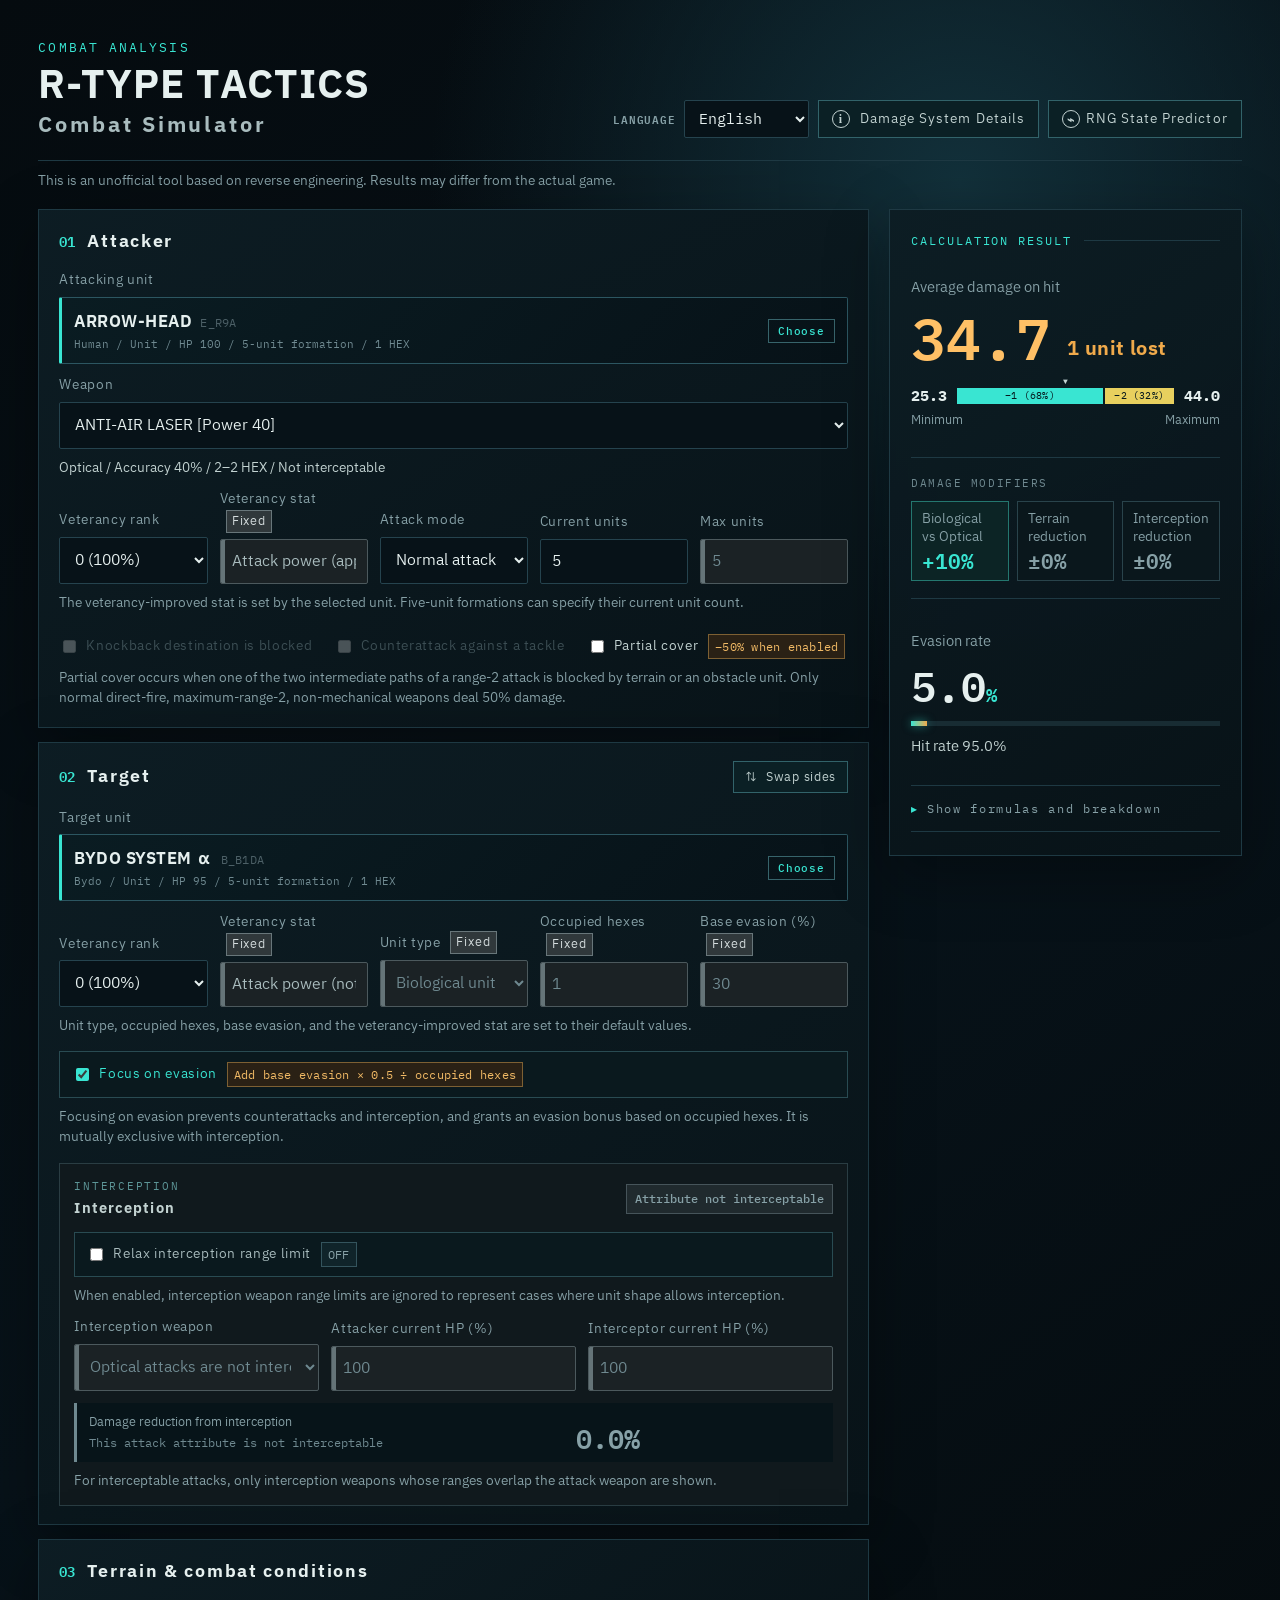
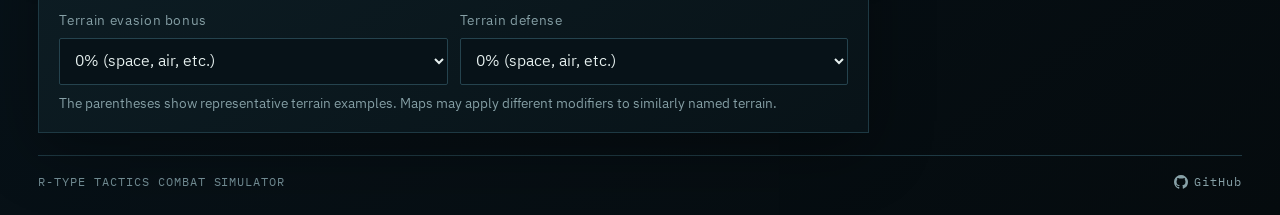
==== commit 1214a7fe: "体当たりに対する反撃ダメージは+35されているのを考慮する" ====
--- a/index.html
+++ b/index.html
@@ -82,6 +82,8 @@
           <div class="checks">
             <label id="knockbackLabel" class="disabled-control"><input id="knockbackBlocked" type="checkbox" disabled>
               <span data-i18n="attacker.knockback">ノックバック先が塞がっている</span></label>
+            <label id="tackleCounterLabel" class="disabled-control"><input id="tackleCounter" type="checkbox" disabled>
+              <span data-i18n="attacker.tackleCounter">体当たりへの反撃</span></label>
             <label id="partialCoverLabel" class="disabled-control"><input id="partialCover" type="checkbox" disabled>
               <span data-i18n="attacker.partialCover">部分遮蔽</span> <span id="partialCoverStatus"
                 class="condition-badge">--</span></label>
@@ -533,7 +535,7 @@
                   data-i18n="notes.intercept.highLabel">完全迎撃</span></div>
             </div>
             <p data-i18n="notes.intercept.order">鹵獲弾は例外的に迎撃率0%です。迎撃は地形防御より前に処理されます。</p>
-            <h4 class="knowledge-subtitle" data-i18n="notes.intercept.tackleTitle">体当たりに対する迎撃</h4>
+            <h4 class="knowledge-subtitle" data-i18n="notes.intercept.tackleTitle">体当たりへの迎撃・反撃</h4>
             <p data-i18n="notes.intercept.tackleIntro">
               体当たり・フォースシュートを迎撃すると、対象側ダメージの減衰に加えて攻撃側に反動ダメージが入ります。</p>
             <div class="formula-box"><code
@@ -542,6 +544,9 @@
               <b>+25</b> です。</p>
             <p data-i18n="notes.intercept.recoilNote">
               反動は最低25、最大115。この反動で攻撃側が撃破される場合、対象側への体当たりダメージは0になります。
+            </p>
+            <p data-i18n-html="notes.intercept.counter">
+              体当たり・フォースシュートなどに対して反撃すると、反撃ダメージへ固定値 <b>+35</b> が加算されます。反撃武器の種類ではなく、反撃のきっかけになった攻撃が体当たりかどうかで決まり、属性相性を掛ける前に加算されます。
             </p>
           </section>
 
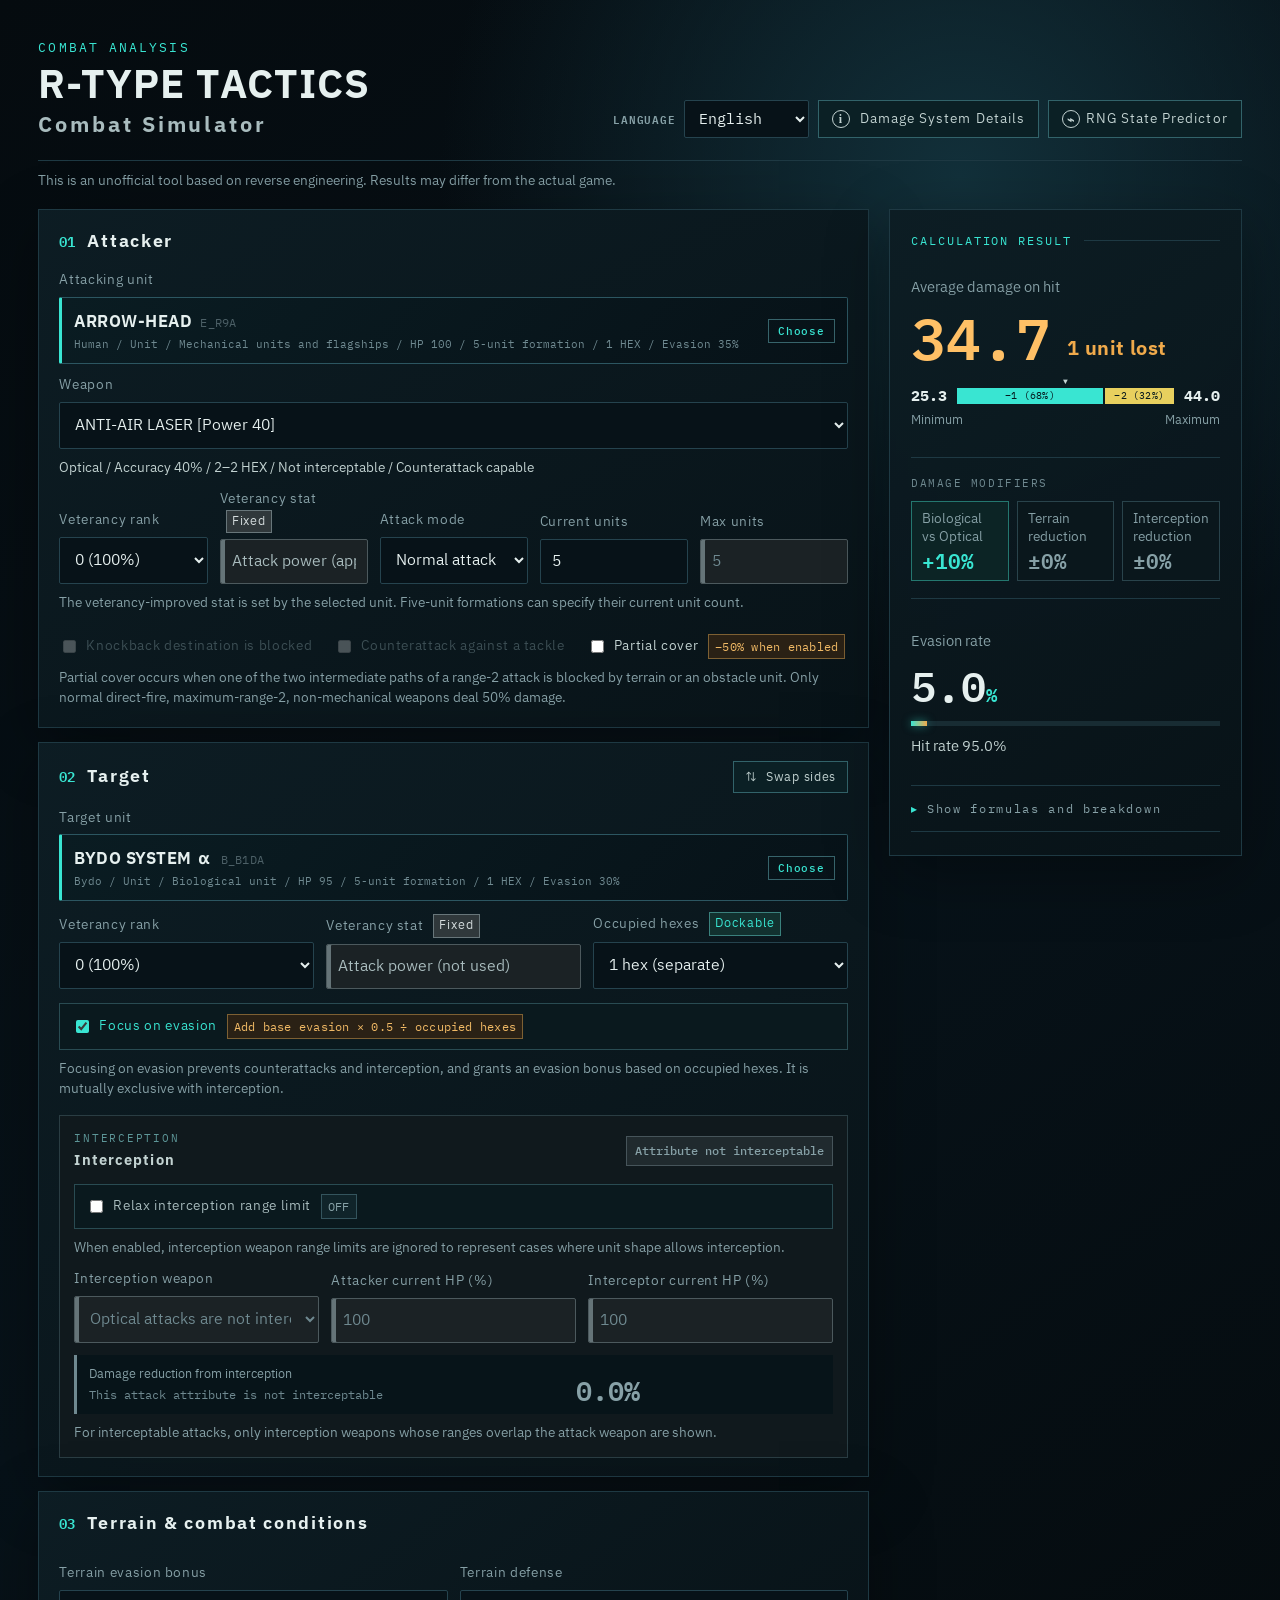
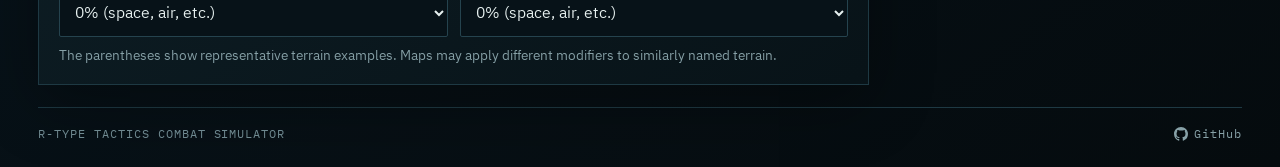
==== commit 08c99004: "迎撃係数・ユニットタイプ・可変占有HEXの変更" ====
--- a/index.html
+++ b/index.html
@@ -107,7 +107,7 @@
             </button>
             <select id="target" class="unit-native-select" tabindex="-1" aria-hidden="true"></select>
           </div>
-          <div class="grid five">
+          <div class="grid three">
             <label><span data-i18n="common.rank">熟練ランク</span><select id="targetRank">
                 <option value="0">0 (100%)</option>
                 <option value="1">1 (101%)</option>
@@ -119,16 +119,13 @@
             <label><span data-i18n="common.veterancySkill">熟練で向上</span> <span class="fixed-badge"
                 data-i18n="common.fixedBadge">固定</span><input id="targetSkill" type="text" value=""
                 readonly></label>
-            <label><span data-i18n="target.type">ユニット種別</span> <span class="fixed-badge"
-                data-i18n="common.fixedBadge">固定</span><select id="targetType" disabled></select></label>
-            <label><span data-i18n="target.hexes">占有HEX数</span> <span class="fixed-badge"
-                data-i18n="common.fixedBadge">固定</span><input id="targetScaleDenom" type="number" min="1" max="999"
-                value="1" readonly></label>
-            <label><span data-i18n="target.avoid">基礎回避率（%）</span> <span class="fixed-badge"
-                data-i18n="common.fixedBadge">固定</span><input id="targetAvoid" type="number" min="0" max="100"
-                value="0" readonly></label>
-          </div>
-          <p class="hint" data-i18n="target.fixedHint">ユニット種別、占有HEX数、基礎回避率、熟練で向上する能力はデフォルト値をそのまま設定しています。</p>
+            <label><span data-i18n="target.hexes">占有HEX数</span> <span id="targetHexBadge"
+                class="fixed-badge">固定</span><select id="targetScaleDenom" disabled>
+                <option value="1">1 HEX</option>
+              </select></label>
+          </div>
+          <select id="targetType" hidden></select>
+          <input id="targetAvoid" type="hidden" value="0">
           <div class="checks reaction-checks">
             <label id="evadeFocusLabel" class="available-control"><input id="evadeFocus" type="checkbox" checked>
               <span data-i18n="target.evadeFocus">回避に専念</span> <span id="evadeFocusStatus"
@@ -502,7 +499,39 @@
                 </tbody>
               </table>
             </div>
-            <p data-i18n="notes.affinity.otherNote">"異質"はグリッドロックや琥珀色の瞳孔などに振られています。</p>
+            <h4 class="knowledge-subtitle" data-i18n="notes.affinity.unitTypesTitle">ユニットタイプ</h4>
+            <p data-i18n="notes.affinity.unitTypesIntro">
+              属性に対応する17種のユニットタイプがあります。
+            </p>
+            <div class="table-scroll">
+              <table class="unit-type-table">
+                <thead>
+                  <tr>
+                    <th data-i18n="notes.affinity.unitTypeDisplay">シミュレータ上の呼称</th>
+                    <th data-i18n="notes.affinity.unitTypeExamples">主なユニット</th>
+                  </tr>
+                </thead>
+                <tbody>
+                  <tr><td data-i18n="notes.affinity.unitTypeName1">機械ユニット・機械旗艦</td><td data-i18n="notes.affinity.unitTypeExamples1">アロー・ヘッド、ヘイムダル級、コンバイラ、ボルド</td></tr>
+                  <tr><td data-i18n="notes.affinity.unitTypeName2">機械系パーツ類</td><td data-i18n="notes.affinity.unitTypeExamples2">艦橋と主砲、フラガラッハ砲、コンバイラレーザー砲</td></tr>
+                  <tr><td data-i18n="notes.affinity.unitTypeName3">水上艦</td><td data-i18n="notes.affinity.unitTypeExamples3">エーギル級、ラーン級、ヒミングレーヴァ級</td></tr>
+                  <tr><td data-i18n="notes.affinity.unitTypeName4">潜水機械ユニット</td><td data-i18n="notes.affinity.unitTypeExamples4">フロッグマン、シー・タイガー、グランビア・F／M</td></tr>
+                  <tr><td data-i18n="notes.affinity.unitTypeName5">壁面機械ユニット</td><td data-i18n="notes.affinity.unitTypeExamples5">コルベルトの防衛砲台・対空砲台</td></tr>
+                  <tr><td data-i18n="notes.affinity.unitTypeName6">地上機械ユニット</td><td data-i18n="notes.affinity.unitTypeExamples6">汎用戦車、ピスタフ、ベリィ系</td></tr>
+                  <tr><td data-i18n="notes.affinity.unitTypeName7">生体ユニット</td><td data-i18n="notes.affinity.unitTypeExamples7">ガウパー、バイド戦闘機、フォース</td></tr>
+                  <tr><td data-i18n="notes.affinity.unitTypeName8">生体大型ユニット・生体旗艦</td><td data-i18n="notes.affinity.unitTypeExamples8">ノーザリー、ドプケラドプス、ベルメイト本体</td></tr>
+                  <tr><td data-i18n="notes.affinity.unitTypeName9">生体系パーツ類</td><td data-i18n="notes.affinity.unitTypeExamples9">ドプケラドプス各部、ベルメイトベルルの葉、ムーラ各部</td></tr>
+                  <tr><td data-i18n="notes.affinity.unitTypeName10">水棲生物</td><td data-i18n="notes.affinity.unitTypeExamples10">レディ</td></tr>
+                  <tr><td data-i18n="notes.affinity.unitTypeName13">浮遊生体類</td><td data-i18n="notes.affinity.unitTypeExamples13">ガスダーネッド、ガスダーネッド亜種、バラカス</td></tr>
+                  <tr><td data-i18n="notes.affinity.unitTypeName14">壁面生体ユニット</td><td data-i18n="notes.affinity.unitTypeExamples14">ニュート</td></tr>
+                  <tr><td data-i18n="notes.affinity.unitTypeName16">宇宙・水中両用生体</td><td data-i18n="notes.affinity.unitTypeExamples16">ブリームス</td></tr>
+                  <tr><td data-i18n="notes.affinity.unitTypeName17">岩石・構造物</td><td data-i18n="notes.affinity.unitTypeExamples17">高層ビル、岩盤、艦船の残骸</td></tr>
+                  <tr><td data-i18n="notes.affinity.unitTypeName18">氷</td><td data-i18n="notes.affinity.unitTypeExamples18">氷塊、浮遊氷、氷柱</td></tr>
+                  <tr><td data-i18n="notes.affinity.unitTypeName19">異質存在</td><td data-i18n="notes.affinity.unitTypeExamples19">グリッドロック系、琥珀色の瞳孔、Xelf-24</td></tr>
+                  <tr><td data-i18n="notes.affinity.unitTypeName20">異質存在のパーツ類</td><td data-i18n="notes.affinity.unitTypeExamples20">グリッドロックの瞳</td></tr>
+                </tbody>
+              </table>
+            </div>
           </section>
 
           <section id="knowledgeTerrain">
@@ -539,11 +568,11 @@
             <p data-i18n="notes.intercept.tackleIntro">
               体当たり・フォースシュートを迎撃すると、対象側ダメージの減衰に加えて攻撃側に反動ダメージが入ります。</p>
             <div class="formula-box"><code
-              data-i18n="notes.intercept.recoilFormula">反動 = 攻撃側現在HP × 迎撃率 × 0.85（最低25・最大115）</code></div>
+              data-i18n="notes.intercept.recoilFormula">反動(最低25・最大115) = 攻撃側現在HP × 迎撃率 × 射程係数(1.05 or 0.85)</code></div>
             <p data-i18n-html="notes.intercept.knockback">体当たり・フォースシュートなどはノックバックを発生させます。移動先が地形またはユニットで塞がっていると追加基礎ダメージ
               <b>+25</b> です。</p>
             <p data-i18n="notes.intercept.recoilNote">
-              反動は最低25、最大115。この反動で攻撃側が撃破される場合、対象側への体当たりダメージは0になります。
+              射程係数は迎撃武器の最低射程が1なら1.05、2以上なら0.85。反動は最低25、最大115。この反動で攻撃側が撃破される場合、対象側への体当たりダメージは0になります。
             </p>
             <p data-i18n-html="notes.intercept.counter">
               体当たり・フォースシュートなどに対して反撃すると、反撃ダメージへ固定値 <b>+35</b> が加算されます。反撃武器の種類ではなく、反撃のきっかけになった攻撃が体当たりかどうかで決まり、属性相性を掛ける前に加算されます。
--- a/styles.css
+++ b/styles.css
@@ -101,6 +101,7 @@
 .checks label.disabled-control { opacity: .4; cursor: not-allowed }
 .checks label.available-control { color: var(--ink-strong) }
 .fixed-badge { display: inline-block; margin-left: 6px; padding: 1px 5px; border: 1px solid #68767a; background: #30383b; color: #d4dcdd; font-size: 12px; letter-spacing: .08em; vertical-align: 1px }
+.fixed-badge.is-variable { border-color: #3a817d; background: #12312f; color: var(--cyan) }
 .condition-badge { display: inline-block; margin-left: 3px; padding: 2px 6px; border: 1px solid #34545d; background: #10242a; color: var(--muted); font-family: var(--mono); font-size: 12px; letter-spacing: .02em; white-space: nowrap }
 .guaranteed-hit-badge { border-color: #a76f31; background: #332112; color: #ffd28b; font-weight: 700 }
 .checks label.available-control .condition-badge { border-color: #7d6033; background: #2a2115; color: #f0b965 }
@@ -291,6 +292,8 @@
 .knowledge-content td.plus.hot { color: #ffbf68; background: #251d13 }
 .knowledge-content td.minus { color: #ff8176; background: #261617 }
 .skill-table td:nth-child(3) { text-align: left }
+.unit-type-table td { text-align: left }
+.unit-type-table td:nth-child(2) { min-width: 260px; white-space: normal }
 .knowledge-list { margin: 10px 0; padding-left: 19px }
 .knowledge-list li { margin: 7px 0 }
 .knowledge-list b { color: var(--ink-strong) }
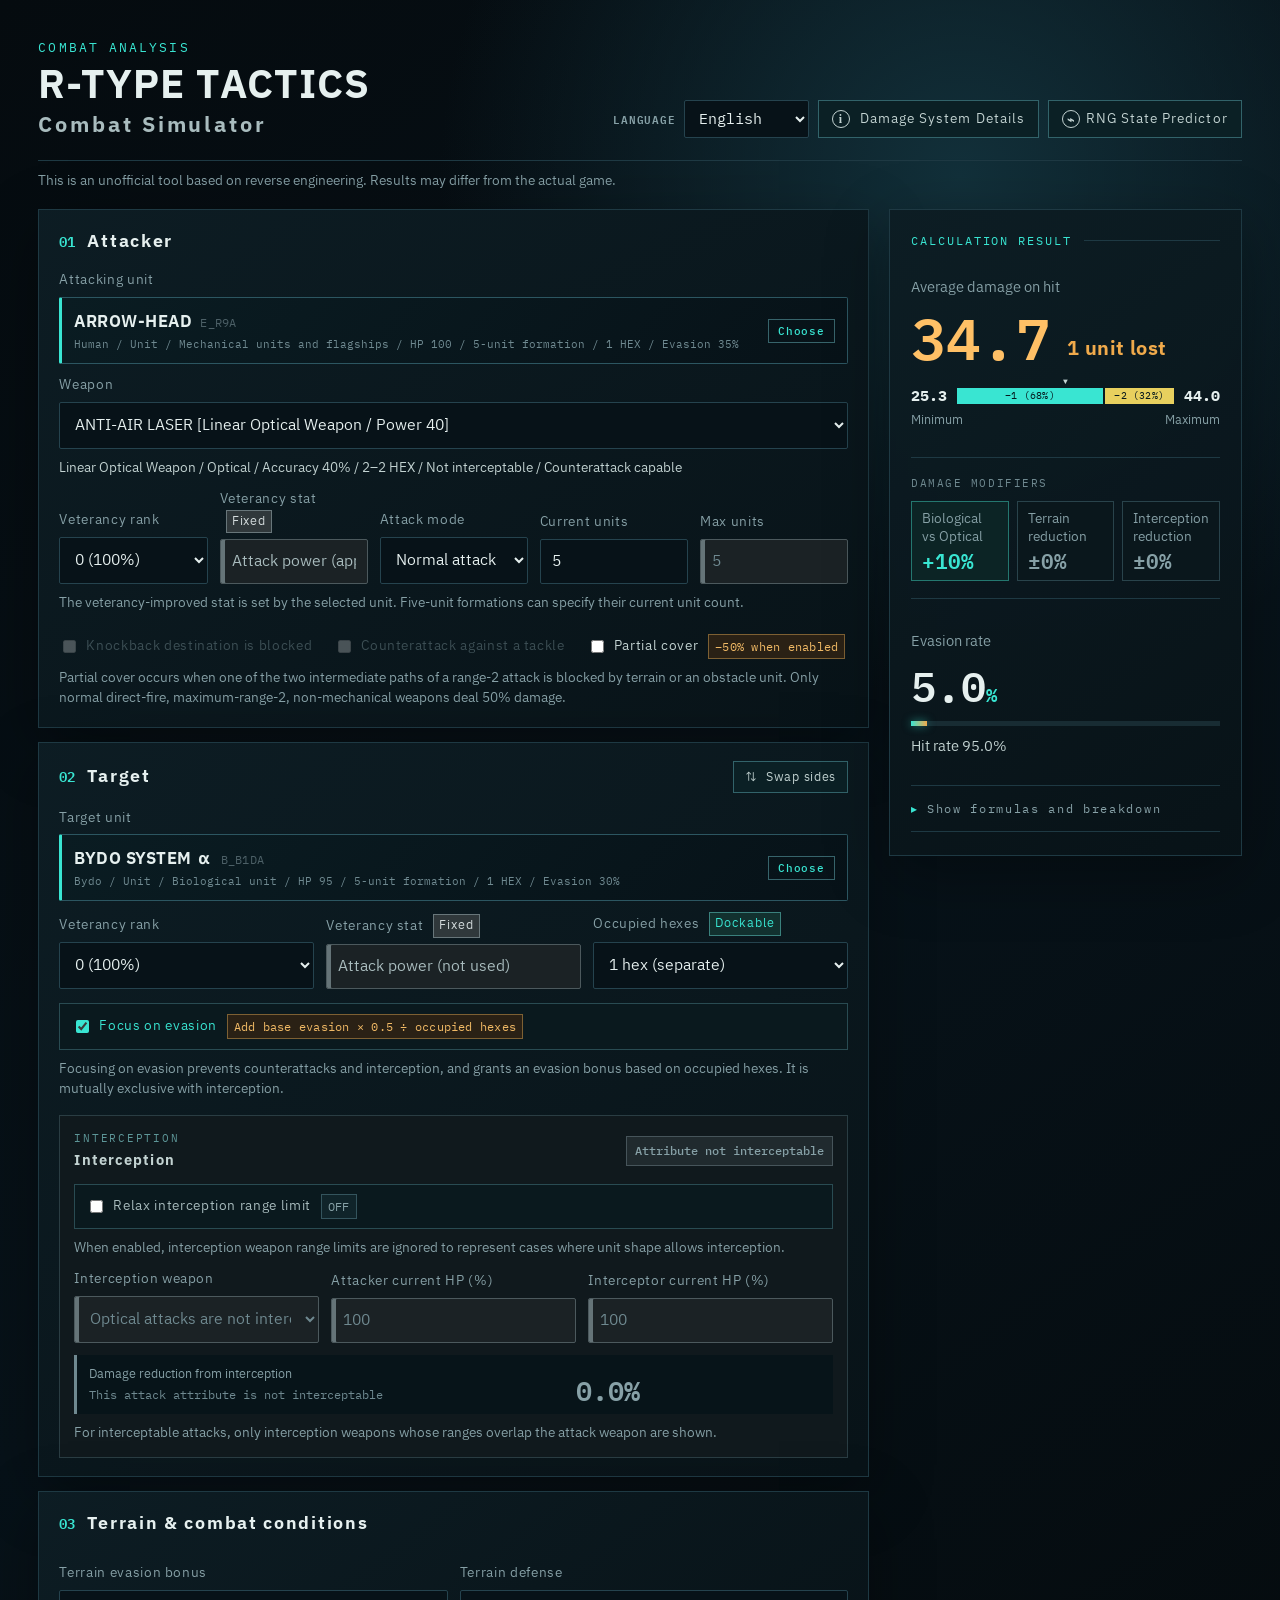
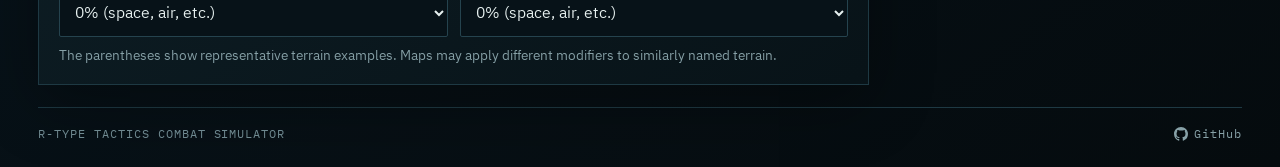
==== commit b6b2e1a9: "武器の種類(Type/Motion/Material)についての説明を追加" ====
--- a/index.html
+++ b/index.html
@@ -362,10 +362,11 @@
           <a href="#knowledgeFlow" data-i18n="notes.nav.flow">01 戦闘フロー</a>
           <a href="#knowledgeAvoid" data-i18n="notes.nav.avoid">02 回避・命中</a>
           <a href="#knowledgeAffinity" data-i18n="notes.nav.affinity">03 属性相性</a>
-          <a href="#knowledgeTerrain" data-i18n="notes.nav.terrain">04 地形</a>
-          <a href="#knowledgeIntercept" data-i18n="notes.nav.intercept">05 迎撃</a>
-          <a href="#knowledgeSeize" data-i18n="notes.nav.seize">06 鹵獲</a>
-          <a href="#knowledgeSpecial" data-i18n="notes.nav.special">07 その他</a>
+          <a href="#knowledgeWeaponKinds" data-i18n="notes.nav.weaponKinds">04 攻撃武器の種類</a>
+          <a href="#knowledgeTerrain" data-i18n="notes.nav.terrain">05 地形</a>
+          <a href="#knowledgeIntercept" data-i18n="notes.nav.intercept">06 迎撃</a>
+          <a href="#knowledgeSeize" data-i18n="notes.nav.seize">07 鹵獲</a>
+          <a href="#knowledgeSpecial" data-i18n="notes.nav.special">08 その他</a>
         </nav>
         <article class="knowledge-content">
           <section id="knowledgeFlow">
@@ -534,8 +535,93 @@
             </div>
           </section>
 
+          <section id="knowledgeWeaponKinds">
+            <div class="knowledge-section-title"><b>04</b>
+              <h3 data-i18n="notes.weaponKinds.title">攻撃武器の種類</h3>
+            </div>
+            <p data-i18n="notes.weaponKinds.intro">
+              武器には、表示上の分類・攻撃方式・ダメージ属性という3つの独立した設定があります。
+            </p>
+            <div class="knowledge-cards three">
+              <div><b>Type</b><strong data-i18n="notes.weaponKinds.typeCard">表示上の分類</strong><span
+                  data-i18n="notes.weaponKinds.typeCardDesc">機銃・直進光学・誘導ミサイルなど</span></div>
+              <div><b>Motion</b><strong data-i18n="notes.weaponKinds.motionCard">攻撃方式</strong><span
+                  data-i18n="notes.weaponKinds.motionCardDesc">直線・曲射・範囲・体当たりなど</span></div>
+              <div><b>Material</b><strong data-i18n="notes.weaponKinds.materialCard">ダメージ属性</strong><span
+                  data-i18n="notes.weaponKinds.materialCardDesc">光学・機械・生体・粒子など</span></div>
+            </div>
+
+            <h4 class="knowledge-subtitle" data-i18n="notes.weaponKinds.typeTitle">Type — ゲーム画面の武器分類</h4>
+            <p data-i18n="notes.weaponKinds.typeIntro">
+              Typeは武器画面の表示と効果音の選択に使われる分類です。属性相性の倍率を直接決める値ではなく、MotionやMaterialとは別に設定されています。
+            </p>
+            <div class="table-scroll">
+              <table class="unit-type-table">
+                <thead>
+                  <tr>
+                    <th data-i18n="notes.weaponKinds.classification">分類</th>
+                    <th data-i18n="notes.weaponKinds.examples">主な武器</th>
+                  </tr>
+                </thead>
+                <tbody>
+                  <tr><td data-i18n="notes.weaponKinds.type0">機銃</td><td data-i18n="notes.weaponKinds.typeExamples0">バルカン、高射機関砲、バイド粒子弾</td></tr>
+                  <tr><td data-i18n="notes.weaponKinds.type1">直進光学兵器</td><td data-i18n="notes.weaponKinds.typeExamples1">対空レーザー、ショットガンレーザー、XPSレーザー</td></tr>
+                  <tr><td data-i18n="notes.weaponKinds.type2">偏向光学兵器</td><td data-i18n="notes.weaponKinds.typeExamples2">反射レーザー、サーチレーザー、追尾ビーム</td></tr>
+                  <tr><td data-i18n="notes.weaponKinds.type3">直進ミサイル</td><td data-i18n="notes.weaponKinds.typeExamples3">爆雷、バイド汚染物質</td></tr>
+                  <tr><td data-i18n="notes.weaponKinds.type4">誘導ミサイル</td><td data-i18n="notes.weaponKinds.typeExamples4">追尾ミサイル、大型誘導ミサイル、目玉追尾ミサイル</td></tr>
+                  <tr><td data-i18n="notes.weaponKinds.type5">光学白兵戦兵器</td><td data-i18n="notes.weaponKinds.typeExamples5">ビームソード、ビームラッシュ、ゲインズクロー</td></tr>
+                  <tr><td data-i18n="notes.weaponKinds.type6">体当たり</td><td data-i18n="notes.weaponKinds.typeExamples6">体当たり、フォースシュート、ファインアタック</td></tr>
+                  <tr><td data-i18n="notes.weaponKinds.type7">バイド体液</td><td data-i18n="notes.weaponKinds.typeExamples7">バイド体液、高濃度バイド体液</td></tr>
+                  <tr><td data-i18n="notes.weaponKinds.type8">貫通光学兵器</td><td data-i18n="notes.weaponKinds.typeExamples8">主砲、千式対空レーザー、強化対地レーザー</td></tr>
+                  <tr><td data-i18n="notes.weaponKinds.type9">粒子兵器</td><td data-i18n="notes.weaponKinds.typeExamples9">波動砲、陽電子砲、屈折式掘削レーザー</td></tr>
+                  <tr><td data-i18n="notes.weaponKinds.type10">高熱兵器</td><td data-i18n="notes.weaponKinds.typeExamples10">業火、プラズマフレイム、灼熱波動砲</td></tr>
+                  <tr><td data-i18n="notes.weaponKinds.type11">物理攻撃</td><td data-i18n="notes.weaponKinds.typeExamples11">アイビーロッド、パイルバンカー、ポッドシュート</td></tr>
+                  <tr><td data-i18n="notes.weaponKinds.type12">思念攻撃</td><td data-i18n="notes.weaponKinds.typeExamples12">思念波、衝撃波、サイビットシュート</td></tr>
+                  <tr><td data-i18n="notes.weaponKinds.type13">化学攻撃</td><td data-i18n="notes.weaponKinds.typeExamples13">アシッドスプレイ、セクシー波動砲、バイドスプレイ</td></tr>
+                  <tr><td data-i18n="notes.weaponKinds.type14">時空波</td><td data-i18n="notes.weaponKinds.typeExamples14">亜空間バスター、亜空間ソナー、重力フィールド</td></tr>
+                </tbody>
+              </table>
+            </div>
+
+            <h4 class="knowledge-subtitle" data-i18n="notes.weaponKinds.motionTitle">Motion — 攻撃経路と対象指定</h4>
+            <p data-i18n="notes.weaponKinds.motionIntro">
+              Motionは射線・攻撃範囲・回避判定をバイパスするかを決めます。
+            </p>
+            <div class="table-scroll">
+              <table class="unit-type-table">
+                <thead>
+                  <tr>
+                    <th data-i18n="notes.weaponKinds.motionMode">攻撃方式</th>
+                    <th data-i18n="notes.weaponKinds.behavior">挙動と代表例</th>
+                  </tr>
+                </thead>
+                <tbody>
+                  <tr><td data-i18n="notes.weaponKinds.motionStraight">直線</td><td data-i18n="notes.weaponKinds.motionStraightDesc">バルカンや対空レーザー。条件を満たすと部分遮蔽の対象になります。</td></tr>
+                  <tr><td data-i18n="notes.weaponKinds.motionCurve">曲射・誘導</td><td data-i18n="notes.weaponKinds.motionCurveDesc">反射レーザーや誘導ミサイル。直線射撃用の部分遮蔽処理には入りません。</td></tr>
+                  <tr><td data-i18n="notes.weaponKinds.motionMap">マップ範囲</td><td data-i18n="notes.weaponKinds.motionMapDesc">波動砲、デコイ爆破、機雷爆破など。通常の回避計算をバイパスします。</td></tr>
+                  <tr><td data-i18n="notes.weaponKinds.motionTackle">体当たり</td><td data-i18n="notes.weaponKinds.motionTackleDesc">体当たりやフォースシュート。ノックバック、衝突加算、反動処理につながります。</td></tr>
+                  <tr><td data-i18n="notes.weaponKinds.motionRangeMap">射程指定範囲</td><td data-i18n="notes.weaponKinds.motionRangeMapDesc">亜空間バスターII。着弾点を通常射程で指定し、周囲へ範囲効果を発生させます。</td></tr>
+                  <tr><td data-i18n="notes.weaponKinds.motionDivide">分裂</td><td data-i18n="notes.weaponKinds.motionDivideDesc">分裂波動砲。着弾後に攻撃範囲を分裂させ、通常の回避計算をバイパスします。</td></tr>
+                  <tr><td data-i18n="notes.weaponKinds.motionSelect">進路選択</td><td data-i18n="notes.weaponKinds.motionSelectDesc">誘導式波動砲。進路を選択する特殊攻撃で、通常の回避計算をバイパスします。</td></tr>
+                  <tr><td data-i18n="notes.weaponKinds.motionParts">全部位連動</td><td data-i18n="notes.weaponKinds.motionPartsDesc">屈折式掘削レーザー。本体と各ビットを親・子として連動させる特殊処理です。</td></tr>
+                </tbody>
+              </table>
+            </div>
+
+            <h4 class="knowledge-subtitle" data-i18n="notes.weaponKinds.materialTitle">Material — ダメージ属性</h4>
+            <p data-i18n="notes.weaponKinds.materialIntro">
+              Materialは光学・機械・生体・粒子・火炎・精神・氷・酸の8属性です。対象ユニットとの属性相性、光学攻撃に対する地形防御、迎撃可否に使われます。具体的な倍率は「03 属性相性」を参照してください。
+            </p>
+            <h4 class="knowledge-subtitle" data-i18n="notes.weaponKinds.exampleTitle">例 — アロー・ヘッドの武器</h4>
+            <ul class="knowledge-list">
+              <li data-i18n-html="notes.weaponKinds.exampleWave"><b>スタンダード波動砲:</b> 粒子兵器 / マップ範囲 / 粒子属性</li>
+              <li data-i18n-html="notes.weaponKinds.exampleAntiAir"><b>対空レーザー:</b> 直進光学兵器 / 直線 / 光学属性</li>
+              <li data-i18n-html="notes.weaponKinds.exampleReflect"><b>反射レーザー:</b> 偏向光学兵器 / 曲射・誘導 / 光学属性</li>
+            </ul>
+          </section>
+
           <section id="knowledgeTerrain">
-            <div class="knowledge-section-title"><b>04</b>
+            <div class="knowledge-section-title"><b>05</b>
               <h3 data-i18n="notes.terrain.title">地形</h3>
             </div>
             <ul class="knowledge-list">
@@ -546,7 +632,7 @@
           </section>
 
           <section id="knowledgeIntercept">
-            <div class="knowledge-section-title"><b>05</b>
+            <div class="knowledge-section-title"><b>06</b>
               <h3 data-i18n="notes.intercept.title">迎撃</h3>
             </div>
             <p data-i18n="notes.intercept.intro">機械・生体・氷属性の攻撃に対して、対象が持つ迎撃武器が候補になります。</p>
@@ -580,7 +666,7 @@
           </section>
 
           <section id="knowledgeSeize">
-            <div class="knowledge-section-title"><b>06</b>
+            <div class="knowledge-section-title"><b>07</b>
               <h3 data-i18n="notes.seize.title">鹵獲</h3>
             </div>
             <p data-i18n="notes.seize.intro">鹵獲弾は通常の武器命中・対象回避計算とは別の専用判定を使います。</p>
@@ -600,7 +686,7 @@
           </section>
 
           <section id="knowledgeSpecial">
-            <div class="knowledge-section-title"><b>07</b>
+            <div class="knowledge-section-title"><b>08</b>
               <h3 data-i18n="notes.special.title">その他</h3>
             </div>
             <p data-i18n-html="notes.flow.battleModifier"><b>戦闘アニメーションの補正矢印アイコン:</b>
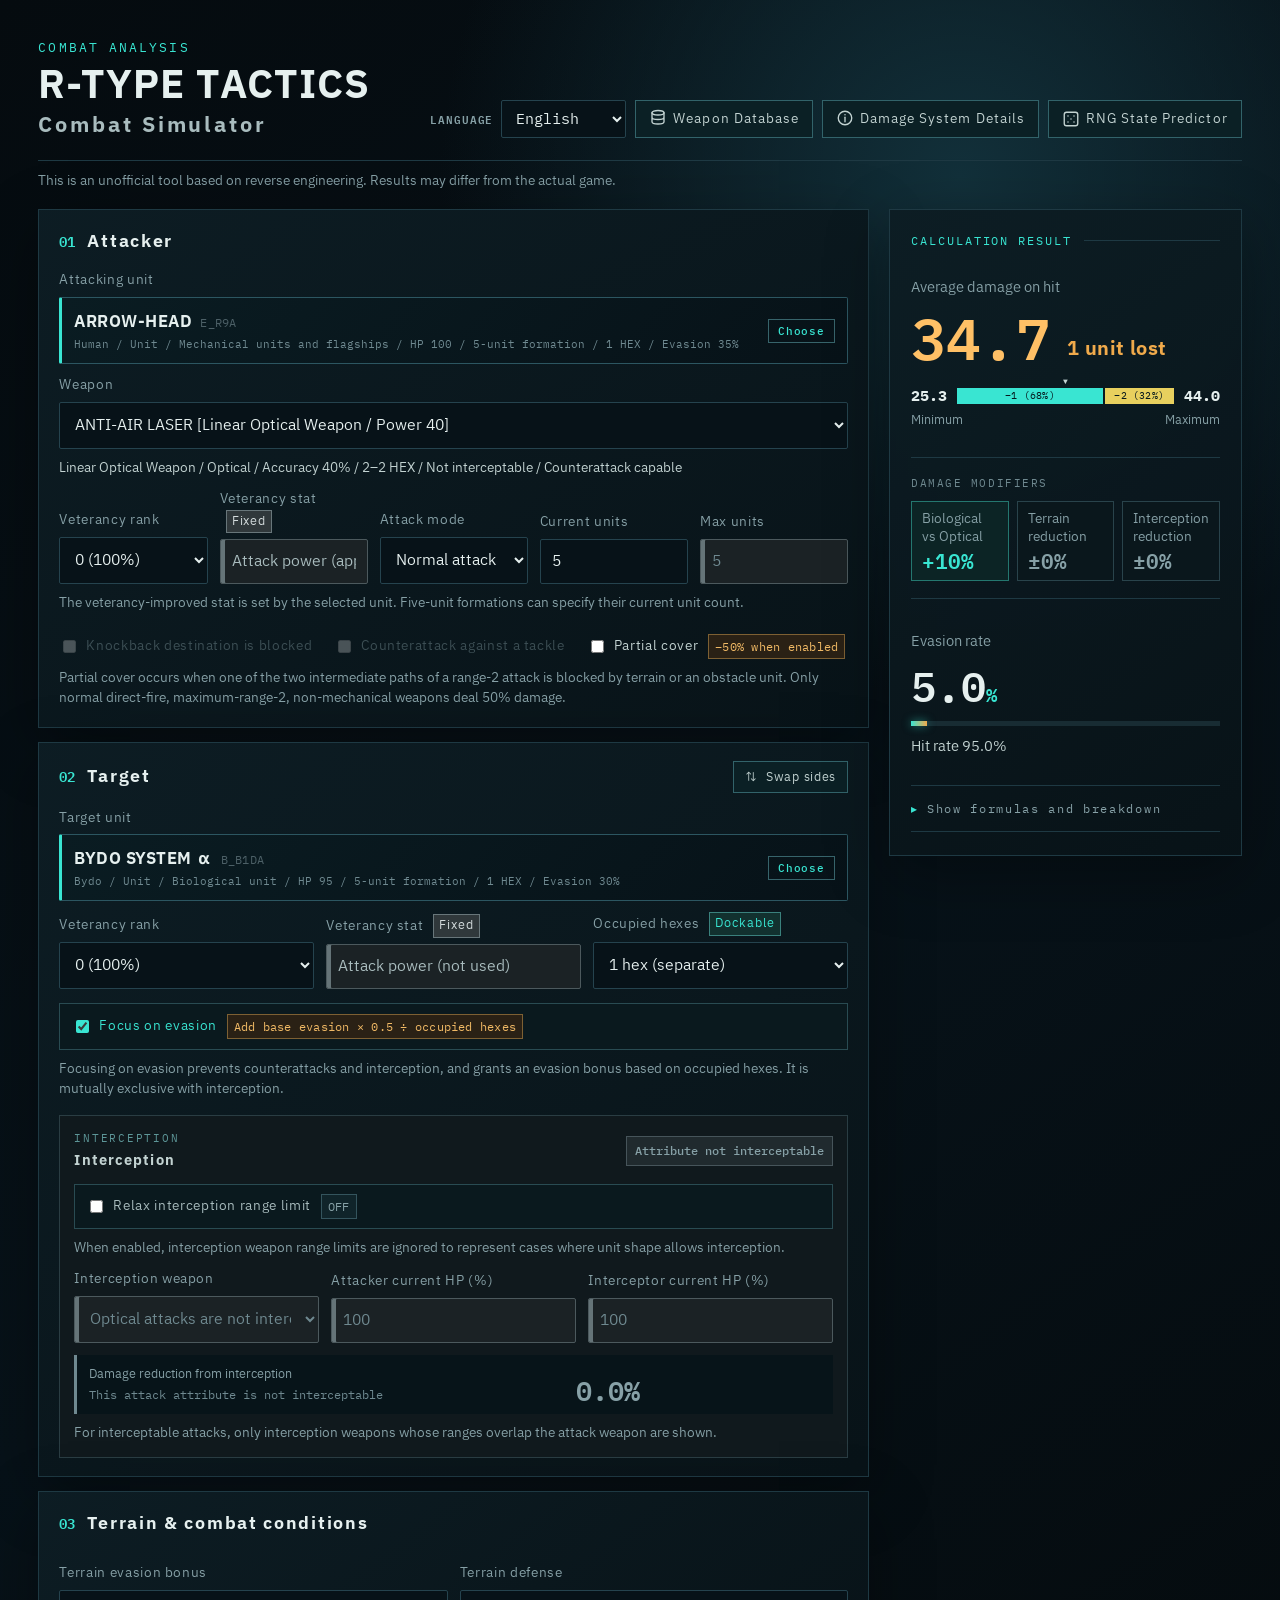
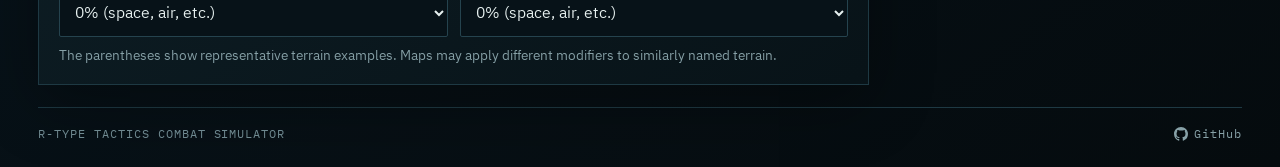
==== commit d7ecfa73: "武器一覧DB機能の追加" ====
--- a/index.html
+++ b/index.html
@@ -24,16 +24,24 @@
         <p class="eyebrow">COMBAT ANALYSIS</p>
         <h1>R-TYPE TACTICS<br><span data-i18n="hero.subtitle">戦闘シミュレータ</span></h1>
       </div>
+      <label class="language-control" for="languageSelect"><span>LANGUAGE</span>
+        <select id="languageSelect" aria-label="表示言語" data-i18n-aria-label="hero.languageLabel" data-i18n-ignore>
+          <option value="ja">日本語</option>
+          <option value="en">English</option>
+        </select>
+      </label>
       <div class="hero-actions">
-        <label class="language-control" for="languageSelect"><span>LANGUAGE</span>
-          <select id="languageSelect" aria-label="表示言語" data-i18n-aria-label="hero.languageLabel" data-i18n-ignore>
-            <option value="ja">日本語</option>
-            <option value="en">English</option>
-          </select>
-        </label>
-        <button id="knowledgeOpen" class="knowledge-open" type="button"><span aria-hidden="true">i</span> <span
-            data-i18n="hero.notesButton">ダメージシステム詳細</span></button>
-        <a class="knowledge-open tool-link" href="rng.html"><span aria-hidden="true">⌁</span> <span
+        <button id="weaponDatabaseOpen" class="knowledge-open" type="button"><svg class="tool-icon" viewBox="0 0 24 24"
+            aria-hidden="true" focusable="false"><ellipse cx="12" cy="5" rx="8" ry="3"></ellipse><path
+              d="M4 5v6c0 1.66 3.58 3 8 3s8-1.34 8-3V5M4 11v6c0 1.66 3.58 3 8 3s8-1.34 8-3v-6"></path></svg><span
+            data-i18n="hero.weaponDatabaseButton">武器一覧DB</span></button>
+        <button id="knowledgeOpen" class="knowledge-open" type="button"><svg class="tool-icon" viewBox="0 0 24 24"
+            aria-hidden="true" focusable="false"><circle cx="12" cy="12" r="9"></circle><path d="M12 11v6"></path><circle
+              class="icon-dot" cx="12" cy="7.5" r="1"></circle></svg><span data-i18n="hero.notesButton">ダメージシステム詳細</span></button>
+        <a class="knowledge-open tool-link" href="rng.html"><svg class="tool-icon" viewBox="0 0 24 24"
+            aria-hidden="true" focusable="false"><rect x="3" y="3" width="18" height="18" rx="3"></rect><circle
+              class="icon-dot" cx="8" cy="8" r="1"></circle><circle class="icon-dot" cx="16" cy="8" r="1"></circle><circle class="icon-dot" cx="12" cy="12"
+              r="1"></circle><circle class="icon-dot" cx="8" cy="16" r="1"></circle><circle class="icon-dot" cx="16" cy="16" r="1"></circle></svg><span
             data-i18n="hero.rngButton">乱数シード推定器</span></a>
       </div>
     </header>
@@ -348,6 +356,55 @@
     </div>
   </dialog>
 
+  <dialog id="weaponDatabaseDialog" class="weapon-database-dialog" aria-labelledby="weaponDatabaseTitle">
+    <div class="weapon-database-shell">
+      <header class="weapon-database-head">
+        <div>
+          <p>WEAPON DATABASE</p>
+          <h2 id="weaponDatabaseTitle" data-i18n="weaponDatabase.title">武器一覧DB</h2>
+        </div>
+        <button id="weaponDatabaseClose" type="button" aria-label="閉じる" data-i18n-aria-label="notes.close">×</button>
+      </header>
+      <div class="weapon-database-tools">
+        <label class="weapon-database-search"><span data-i18n="weaponDatabase.search">武器名で検索</span>
+          <input id="weaponDatabaseSearch" type="search" placeholder="武器名・内部IDを入力"
+            data-i18n-placeholder="weaponDatabase.searchPlaceholder" autocomplete="off"></label>
+        <button id="weaponFilterToggle" class="unit-filter-toggle weapon-filter-toggle" type="button"
+          aria-expanded="false" aria-controls="weaponFilterGroups"><span data-i18n="unitPicker.filters">絞り込み</span><b
+            id="weaponFilterSummary"></b><i aria-hidden="true">▾</i></button>
+        <div id="weaponFilterGroups" class="weapon-filter-groups">
+          <label><span>Type</span><select id="weaponDatabaseType"></select></label>
+          <label><span>Motion</span><select id="weaponDatabaseMotion"></select></label>
+          <label><span>Material</span><select id="weaponDatabaseMaterial"></select></label>
+        </div>
+      </div>
+      <div class="weapon-database-result-head">
+        <span id="weaponDatabaseCount">--</span>
+        <small data-i18n="weaponDatabase.sortHint">列名を押すと並べ替えます</small>
+      </div>
+      <div id="weaponDatabaseTableWrap" class="weapon-database-table-wrap">
+        <table class="weapon-database-table">
+          <thead>
+            <tr>
+              <th><button type="button" data-weapon-sort="name"><span data-i18n="weaponDatabase.name">武器名</span><i aria-hidden="true"></i></button></th>
+              <th><button type="button" data-weapon-sort="type"><span>Type</span><i aria-hidden="true"></i></button></th>
+              <th><button type="button" data-weapon-sort="motion"><span>Motion</span><i aria-hidden="true"></i></button></th>
+              <th><button type="button" data-weapon-sort="material"><span>Material</span><i aria-hidden="true"></i></button></th>
+              <th class="numeric"><button type="button" data-weapon-sort="ap"><span data-i18n="weaponDatabase.power">威力</span><i aria-hidden="true"></i></button></th>
+              <th class="numeric"><button type="button" data-weapon-sort="hit"><span data-i18n="weaponDatabase.accuracy">命中</span><i aria-hidden="true"></i></button></th>
+              <th class="numeric"><button type="button" data-weapon-sort="range"><span data-i18n="weaponDatabase.range">射程</span><i aria-hidden="true"></i></button></th>
+              <th class="numeric"><button type="button" data-weapon-sort="ammo"><span data-i18n="weaponDatabase.ammo">弾数</span><i aria-hidden="true"></i></button></th>
+              <th class="numeric"><button type="button" data-weapon-sort="charge"><span data-i18n="weaponDatabase.charge">チャージ</span><i aria-hidden="true"></i></button></th>
+              <th data-i18n="weaponDatabase.usage">用途</th>
+            </tr>
+          </thead>
+          <tbody id="weaponDatabaseBody"></tbody>
+        </table>
+      </div>
+      <p id="weaponDatabaseEmpty" class="weapon-database-empty" hidden data-i18n="weaponDatabase.empty">条件に一致する武器がありません。</p>
+    </div>
+  </dialog>
+
   <dialog id="knowledgeDialog" class="knowledge-dialog" aria-labelledby="knowledgeTitle">
     <div class="knowledge-shell">
       <header class="knowledge-head">
--- a/styles.css
+++ b/styles.css
@@ -39,18 +39,19 @@
 .shell { width: min(1440px, 94vw); margin: auto; padding: 38px 0 24px }
 
 /* ===== ヘッダー ===== */
-.hero { display: flex; align-items: flex-end; justify-content: space-between; border-bottom: 1px solid var(--line); padding-bottom: 22px; margin-bottom: 22px }
+.hero { display: flex; align-items: flex-end; justify-content: space-between; gap: 9px; border-bottom: 1px solid var(--line); padding-bottom: 22px; margin-bottom: 22px }
 .eyebrow, .result-head { font-family: var(--mono); letter-spacing: .16em }
 .eyebrow { font-size: 13px; color: var(--cyan); margin: 0 0 10px }
 .hero h1 { font-size: clamp(25px, 3vw, 43px); line-height: .9; letter-spacing: .03em; margin: 0 }
 .hero h1 span { font-size: .54em; color: var(--ink-soft); letter-spacing: .14em }
-.hero-actions { display: flex; align-items: center; gap: 9px }
-.language-control { display: flex; align-items: center; gap: 8px; margin-top: 0; color: var(--muted); font: 600 11px/1 "IBM Plex Mono", monospace; letter-spacing: .08em }
+.hero-actions { display: flex; align-items: center; justify-content: flex-end; gap: 9px; flex-wrap: wrap }
+.language-control { display: flex; align-items: center; gap: 8px; margin: 0 0 0 auto; color: var(--muted); font: 600 11px/1 "IBM Plex Mono", monospace; letter-spacing: .08em }
 .language-control select { min-width: 112px; height: 38px; margin-top: 0; padding: 0 30px 0 10px }
 .knowledge-open { height: 38px; border: 1px solid #32636a; background: #0b2025; color: var(--ink-strong); padding: 0 13px; font-size: 13px; letter-spacing: .08em; cursor: pointer }
 .knowledge-open.tool-link { display: inline-flex; align-items: center; text-decoration: none }
 .knowledge-open:hover, .knowledge-open:focus-visible { border-color: var(--cyan); color: var(--cyan); outline: none }
-.knowledge-open span[aria-hidden] { display: inline-grid; place-items: center; width: 18px; height: 18px; margin-right: 6px; border: 1px solid currentColor; border-radius: 50%; font-family: Georgia, serif; font-size: 12px; font-weight: 700 }
+.knowledge-open .tool-icon { width: 18px; height: 18px; margin-right: 6px; fill: none; stroke: currentColor; stroke-width: 1.8; stroke-linecap: round; stroke-linejoin: round; vertical-align: -4px }
+.knowledge-open .tool-icon .icon-dot { fill: currentColor; stroke: none }
 
 /* ===== レイアウト・パネル ===== */
 .disclaimer { font-size: 13px; color: var(--muted); line-height: 1.55; margin: -12px 0 18px }
@@ -239,6 +240,44 @@
 .unit-picker-badge.faction-bydo { border-color: #704953; background: #27171d; color: #ef8da0 }
 .unit-picker-badge.faction-other { border-color: #6c643a; background: #252213; color: #decf72 }
 .unit-picker-empty { margin: auto; padding: 30px; color: var(--faint); text-align: center }
+
+/* ===== 武器一覧ダイアログ ===== */
+.weapon-database-dialog { width: min(1320px, 96vw); height: min(860px, 92vh); max-width: none; max-height: none; padding: 0; border: 1px solid #31505a; background: #081319; color: var(--text); box-shadow: 0 28px 100px #000c }
+.weapon-database-dialog::backdrop { background: #02080ce6; backdrop-filter: blur(5px) }
+.weapon-database-shell { display: flex; flex-direction: column; height: 100%; background: radial-gradient(circle at 90% 0, #12333b 0, transparent 30%), linear-gradient(145deg, #0b1a20, #071116) }
+.weapon-database-head { display: flex; align-items: center; justify-content: space-between; gap: 18px; padding: 18px 22px; border-bottom: 1px solid var(--line) }
+.weapon-database-head p { margin: 0 0 3px; color: var(--cyan); font-family: var(--mono); font-size: 11px; letter-spacing: .2em }
+.weapon-database-head h2 { margin: 0; font-size: 20px; letter-spacing: .08em }
+.weapon-database-head>button { width: 38px; height: 38px; border: 1px solid #38535b; background: #0b171c; color: var(--ink-soft); font-size: 24px; line-height: 1; cursor: pointer }
+.weapon-database-head>button:hover, .weapon-database-head>button:focus-visible { border-color: var(--cyan); color: var(--cyan); outline: none }
+.weapon-database-tools { display: grid; grid-template-columns: minmax(260px, 1.5fr) repeat(3, minmax(150px, .7fr)); gap: 12px; padding: 14px 22px 16px; border-bottom: 1px solid var(--line); background: #08151a }
+.weapon-database-tools>label { min-width: 0; margin: 0 }
+.weapon-filter-groups { display: contents }
+.weapon-database-tools input, .weapon-database-tools select { height: 42px }
+.weapon-database-result-head { display: flex; align-items: center; justify-content: space-between; gap: 12px; padding: 9px 22px; border-bottom: 1px solid #172f38; color: var(--faint); font-size: 12px }
+.weapon-database-result-head>span { color: var(--cyan); font-family: var(--mono) }
+.weapon-database-table-wrap { flex: 1; min-height: 0; overflow: auto }
+.weapon-database-table { width: 100%; border-collapse: separate; border-spacing: 0; background: #081419; font-size: 13px }
+.weapon-database-table th, .weapon-database-table td { padding: 10px 11px; border-right: 1px solid #213941; border-bottom: 1px solid #213941; text-align: left; white-space: nowrap }
+.weapon-database-table thead th { position: sticky; z-index: 2; top: 0; padding: 0; background: #10232a; color: var(--ink-soft); font-weight: 600 }
+.weapon-database-table thead button { display: flex; align-items: center; justify-content: space-between; gap: 8px; width: 100%; min-height: 43px; padding: 9px 11px; border: 0; background: transparent; color: inherit; font-size: 13px; font-weight: 600; white-space: nowrap; cursor: pointer }
+.weapon-database-table thead button:hover, .weapon-database-table thead button:focus-visible { background: #153039; color: var(--cyan); outline: none }
+.weapon-database-table thead button i { min-width: 12px; color: var(--faint); font-family: var(--mono); font-style: normal }
+.weapon-database-table thead button[aria-sort="ascending"] i::before { content: '\2191' }
+.weapon-database-table thead button[aria-sort="descending"] i::before { content: '\2193' }
+.weapon-database-table thead button:not([aria-sort]) i::before { content: '\2195' }
+.weapon-database-table th.numeric, .weapon-database-table td.numeric { text-align: right }
+.weapon-database-table tbody tr:hover { background: #0d2026 }
+.weapon-database-table td { color: var(--muted) }
+.weapon-database-table td.weapon-database-name { min-width: 210px; color: var(--ink-strong); white-space: normal }
+.weapon-database-name strong, .weapon-database-name small { display: block }
+.weapon-database-name strong { font-size: 14px }
+.weapon-database-name small { margin-top: 2px; color: #536d74; font-family: var(--mono); font-size: 10px; overflow-wrap: anywhere }
+.weapon-database-table .value-power { color: var(--cyan); font-family: var(--mono); font-size: 14px; font-weight: 600 }
+.weapon-database-table .value-number { font-family: var(--mono) }
+.weapon-database-usage { display: inline-flex; gap: 4px }
+.weapon-database-usage span { display: inline-grid; place-items: center; min-width: 25px; height: 23px; padding: 0 5px; border: 1px solid #34525b; background: #0b1b21; color: var(--muted); font-size: 11px }
+.weapon-database-empty { margin: auto; padding: 30px; color: var(--faint); text-align: center }
 
 /* ===== 解析知見ダイアログ ===== */
 .knowledge-dialog { width: min(1180px, 94vw); height: min(860px, 92vh); max-width: none; max-height: none; padding: 0; border: 1px solid #31505a; background: #081319; color: var(--text); box-shadow: 0 28px 100px #000c }
@@ -319,6 +358,9 @@
   .unit-picker-tools { grid-template-columns: 1fr }
   .unit-picker-tools>label { grid-row: auto }
   .knowledge-dialog { width: 96vw; height: 94vh }
+  .weapon-database-dialog { width: 96vw; height: 94vh }
+  .weapon-database-tools { grid-template-columns: repeat(3, minmax(0, 1fr)) }
+  .weapon-database-search { grid-column: 1 / -1 }
   .knowledge-layout { grid-template-columns: 1fr }
   .knowledge-layout>nav { display: flex; gap: 3px; padding: 8px; border-right: 0; border-bottom: 1px solid var(--line); overflow-x: auto }
   .knowledge-layout>nav a { flex: 0 0 auto; border-left: 0; border-bottom: 2px solid #24444d; padding: 7px }
@@ -333,10 +375,14 @@
   .shell { width: 94vw; padding-top: 20px }
   .grid.two, .grid.three, .grid.four, .grid.five, .grid.six { grid-template-columns: 1fr }
   .panel { padding: 16px }
-  .hero { flex-direction: column; align-items: stretch; gap: 14px; padding-bottom: 16px }
-  .hero h1 { font-size: 27px }
-  .hero-actions { justify-content: space-between }
-  .knowledge-open { height: 38px; padding: 0 12px }
+  .hero { display: grid; grid-template-columns: minmax(0, 1fr) auto; align-items: start; gap: 14px 8px; padding-bottom: 16px }
+  .hero>div:first-child { grid-column: 1; grid-row: 1 }
+  .hero h1 { font-size: clamp(22px, 7vw, 27px) }
+  .hero-actions { width: 100%; justify-content: flex-start; flex-wrap: nowrap; gap: 8px; padding: 0 0 8px; overflow-x: auto; overscroll-behavior-x: contain; scroll-snap-type: x proximity; scrollbar-width: thin; scrollbar-color: #315b63 #08151a; -webkit-overflow-scrolling: touch }
+  .hero-actions>* { flex: 0 0 auto; scroll-snap-align: start }
+  .hero>.language-control { grid-column: 2; grid-row: 1; align-self: center; flex-direction: column; align-items: flex-end; gap: 5px; margin: 0 }
+  .hero>.hero-actions { grid-column: 1 / -1; grid-row: 2 }
+  .knowledge-open { height: 38px; padding: 0 12px; white-space: nowrap }
   .checks { display: block }
   .condition-badge { white-space: normal }
   .results { padding: 17px }
@@ -358,6 +404,15 @@
   .unit-picker-result-head { padding: 9px 14px }
   .unit-picker-result-head>small { display: none }
   .unit-picker-list { grid-template-columns: 1fr; padding: 10px }
+  .weapon-database-head { padding: 14px }
+  .weapon-database-head h2 { font-size: 17px }
+  .weapon-database-tools { grid-template-columns: 1fr; padding: 10px 14px 12px; gap: 9px }
+  .weapon-database-search { grid-column: auto }
+  .weapon-filter-groups { display: grid; gap: 9px }
+  .weapon-filter-groups>label { min-width: 0; margin: 0 }
+  .weapon-filter-toggle[aria-expanded="false"] + .weapon-filter-groups { display: none }
+  .weapon-database-result-head { padding: 9px 14px }
+  .weapon-database-result-head>small { display: none }
   .knowledge-cards.two, .knowledge-cards.three { grid-template-columns: 1fr }
   .knowledge-section-title { align-items: flex-start; flex-wrap: wrap }
   .knowledge-tag { margin-left: 0 }
